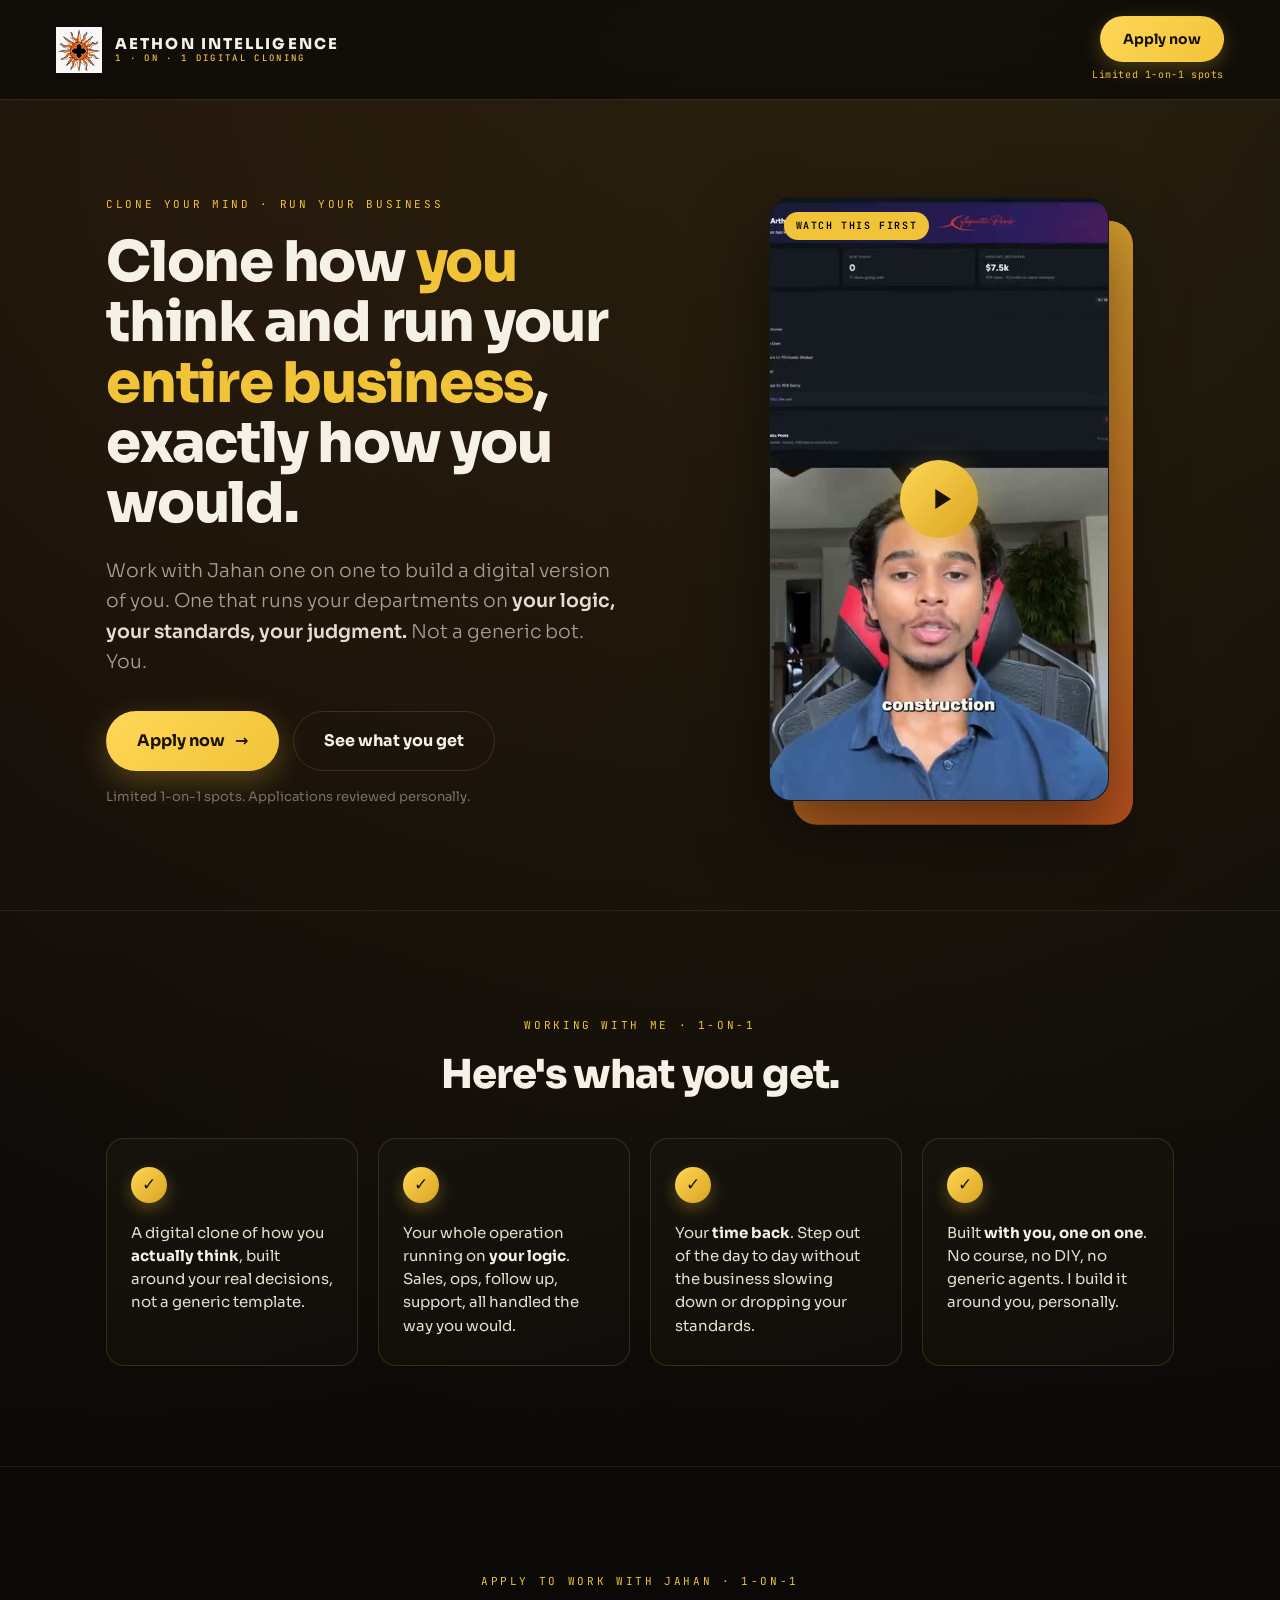
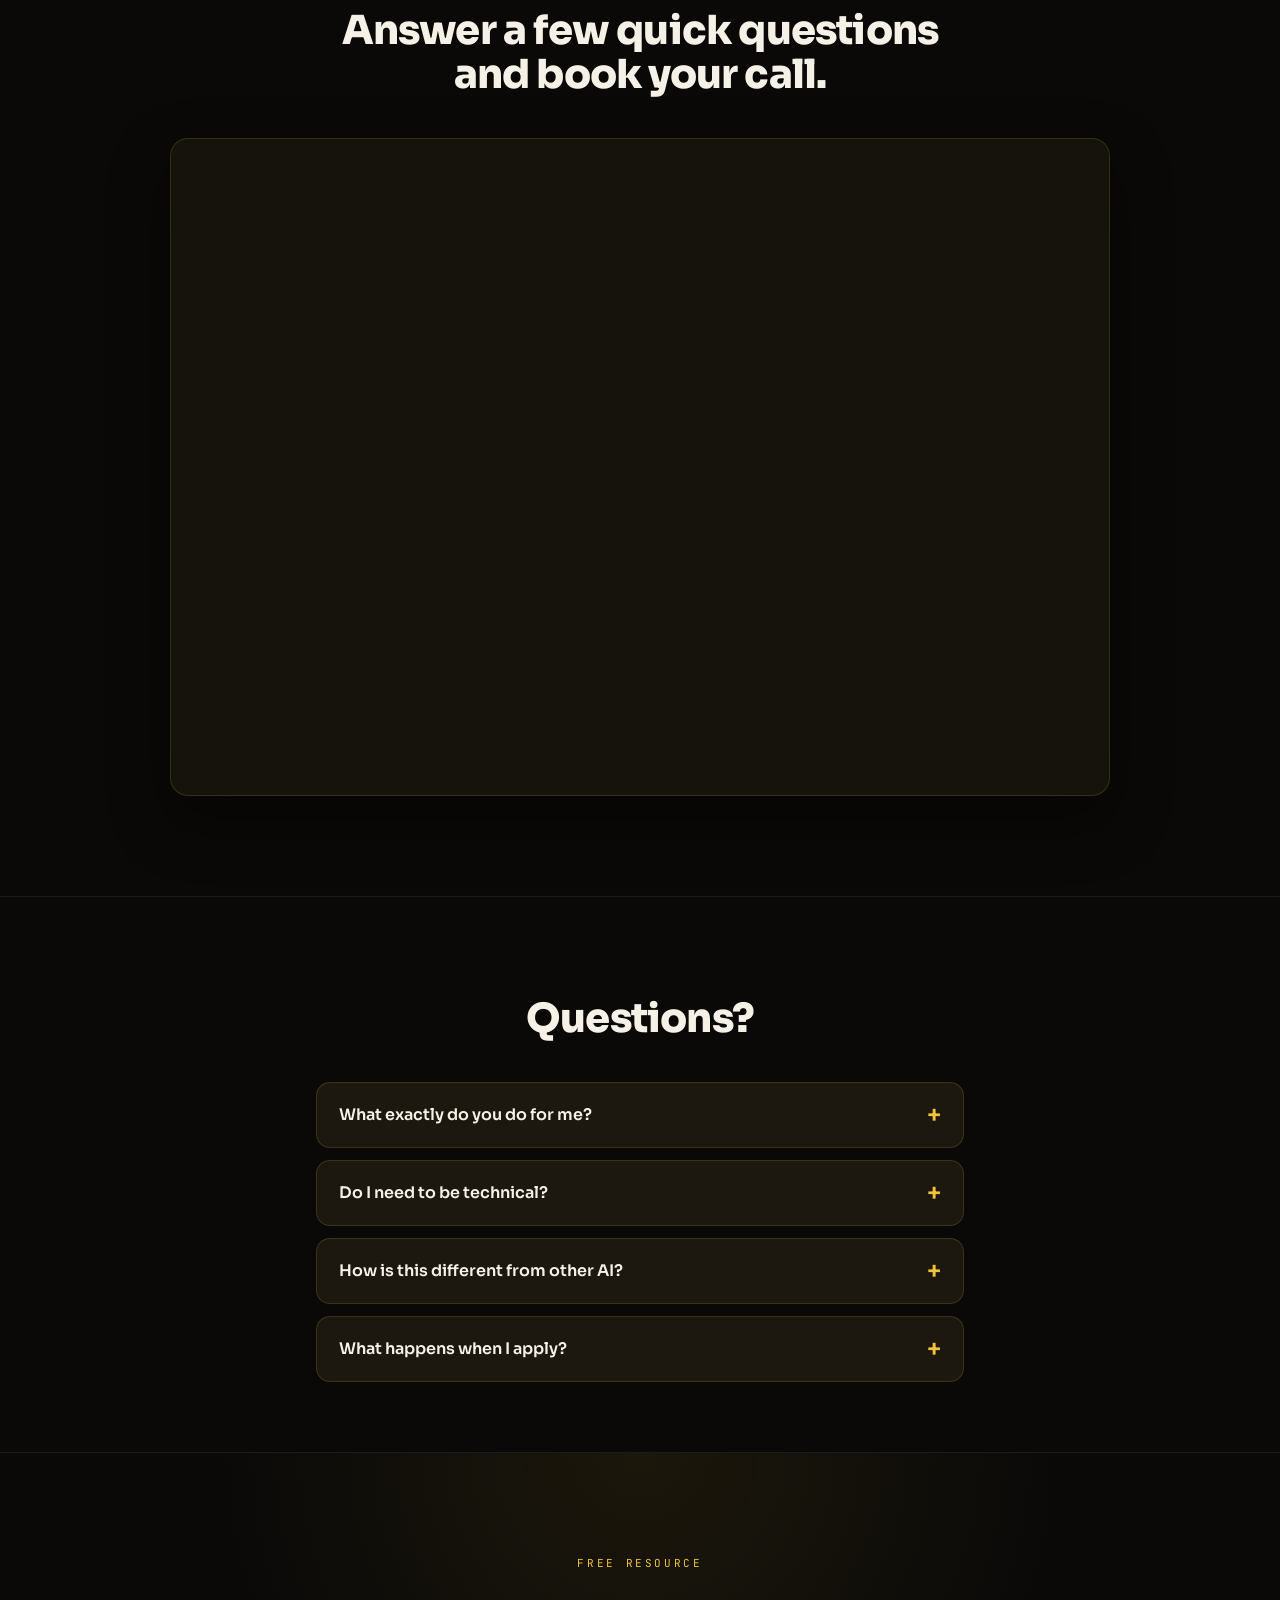
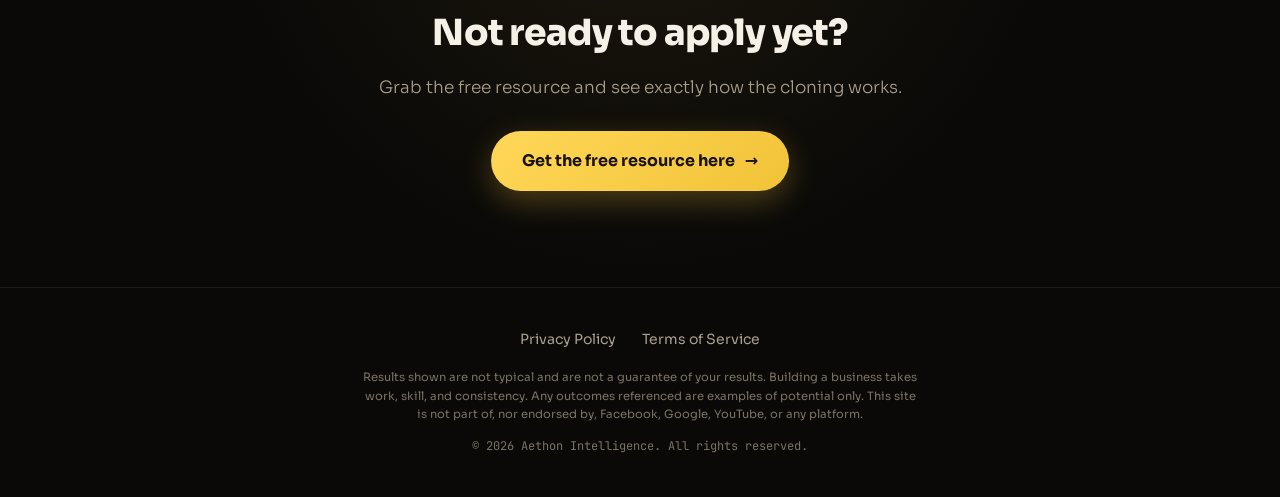
==== index.html @ 044fa84d "Transparent logo, remove em-dashes, add free-resource CTA - Use the new transparent sun logo (assets" ====
<!DOCTYPE html>
<html lang="en">
<head>
<meta charset="UTF-8" />
<meta name="viewport" content="width=device-width, initial-scale=1.0" />
<title>Work With Jahan: Clone Your Mind, Run Your Business</title>
<meta name="description" content="Work with Jahan one on one to build a digital clone of how you think, one that runs your entire business on your logic. Not a generic AI. You." />
<meta property="og:title" content="Work With Jahan: Clone Your Mind, Run Your Business" />
<meta property="og:description" content="One on one. We clone how you actually think and wire it into your business, so it runs your departments exactly how you would." />
<meta property="og:type" content="website" />
<meta name="theme-color" content="#0b0a08" />
<link rel="icon" type="image/svg+xml" href="favicon.svg" />
<link rel="preconnect" href="https://fonts.googleapis.com" />
<link rel="preconnect" href="https://fonts.gstatic.com" crossorigin />
<link href="https://fonts.googleapis.com/css2?family=Sora:wght@300;400;500;600;700;800&family=Space+Grotesk:wght@300;400;500&family=JetBrains+Mono:wght@500;600&display=swap" rel="stylesheet" />
<link rel="stylesheet" href="css/style.css?v=3" />
</head>
<body>

<!-- ===== TOP BAR ===== -->
<header class="topbar" id="top">
  <a class="brand" href="#top">
    <span class="brand-logo" id="brandLogo"><img id="logoImg" src="assets/logo.png?v=2" alt="Aethon Intelligence" /></span>
    <span class="brand-word">AETHON INTELLIGENCE<i>1 · ON · 1 DIGITAL CLONING</i></span>
  </a>
  <div class="topbar-cta">
    <a href="#apply" class="btn btn-sm">Apply now</a>
    <span class="topbar-note">Limited 1-on-1 spots</span>
  </div>
</header>

<main>

  <!-- ===== HERO (two column) ===== -->
  <section class="hero">
    <div class="hero-copy">
      <span class="eyebrow">CLONE YOUR MIND · RUN YOUR BUSINESS</span>
      <h1>Clone how <span class="hl">you</span> think and run your <span class="hl">entire business</span>, exactly how you would.</h1>
      <p class="sub">Work with Jahan one on one to build a digital version of you. One that runs your departments on <b>your logic, your standards, your judgment.</b> Not a generic bot. You.</p>
      <div class="hero-actions">
        <a href="#apply" class="btn">Apply now <i>→</i></a>
        <a href="#discover" class="btn btn-ghost">See what you get</a>
      </div>
      <p class="fineprint">Limited 1-on-1 spots. Applications reviewed personally.</p>
    </div>

    <div class="hero-media">
      <div class="vsl" id="vsl">
        <video id="vslVideo" poster="assets/poster.jpg" playsinline preload="metadata">
          <source src="assets/vsl.mp4" type="video/mp4" />
        </video>
        <button class="vsl-play" id="vslPlay" aria-label="Play the video">
          <svg viewBox="0 0 24 24" aria-hidden="true"><path d="M8 5v14l11-7z"/></svg>
        </button>
        <span class="vsl-chip">WATCH THIS FIRST</span>
      </div>
    </div>
  </section>

  <!-- ===== WHAT YOU GET ===== -->
  <section class="discover" id="discover">
    <div class="section-head">
      <span class="eyebrow">WORKING WITH ME · 1-ON-1</span>
      <h2>Here's what you get.</h2>
    </div>
    <div class="cards">
      <article class="card">
        <span class="check" aria-hidden="true">✓</span>
        <p>A digital clone of how you <b>actually think</b>, built around your real decisions, not a generic template.</p>
      </article>
      <article class="card">
        <span class="check" aria-hidden="true">✓</span>
        <p>Your whole operation running on <b>your logic</b>. Sales, ops, follow up, support, all handled the way you would.</p>
      </article>
      <article class="card">
        <span class="check" aria-hidden="true">✓</span>
        <p>Your <b>time back</b>. Step out of the day to day without the business slowing down or dropping your standards.</p>
      </article>
      <article class="card">
        <span class="check" aria-hidden="true">✓</span>
        <p>Built <b>with you, one on one</b>. No course, no DIY, no generic agents. I build it around you, personally.</p>
      </article>
    </div>
  </section>

  <!-- ===== APPLY ===== -->
  <section class="apply" id="apply">
    <div class="section-head">
      <span class="eyebrow">APPLY TO WORK WITH JAHAN · 1-ON-1</span>
      <h2>Answer a few quick questions<br>and book your call.</h2>
    </div>
    <div class="cal-wrap">
      <div id="my-cal-inline"></div>
    </div>
  </section>

  <!-- ===== FAQ ===== -->
  <section class="faq">
    <div class="section-head"><h2>Questions?</h2></div>
    <div class="faq-list">
      <div class="faq-item">
        <button class="faq-q" aria-expanded="false">What exactly do you do for me?<i>+</i></button>
        <div class="faq-a"><p>I build a digital clone of how you think and wire it into your business, so it runs your departments the way you would. We do it together, one on one, start to finish.</p></div>
      </div>
      <div class="faq-item">
        <button class="faq-q" aria-expanded="false">Do I need to be technical?<i>+</i></button>
        <div class="faq-a"><p>No. You bring your business and your judgment. I handle all of the building. Nothing to code, nothing to manage, nothing to figure out on your own.</p></div>
      </div>
      <div class="faq-item">
        <button class="faq-q" aria-expanded="false">How is this different from other AI?<i>+</i></button>
        <div class="faq-a"><p>Generic AI runs on generic logic. This runs on yours. It's modeled on your actual decisions, standards, and voice, so it makes the calls you would make, not the calls a template would.</p></div>
      </div>
      <div class="faq-item">
        <button class="faq-q" aria-expanded="false">What happens when I apply?<i>+</i></button>
        <div class="faq-a"><p>You answer a few quick questions and book a call. If we're a fit, we start mapping how you think and building your clone right away.</p></div>
      </div>
    </div>
  </section>

  <!-- ===== FREE RESOURCE ===== -->
  <section class="freebie">
    <span class="eyebrow">FREE RESOURCE</span>
    <h2>Not ready to apply yet?</h2>
    <p class="freebie-sub">Grab the free resource and see exactly how the cloning works.</p>
    <a href="#" class="btn">Get the free resource here <i>→</i></a>
  </section>

  <!-- ===== FOOTER ===== -->
  <footer class="foot">
    <nav class="foot-links"><a href="#">Privacy Policy</a><a href="#">Terms of Service</a></nav>
    <p class="disclaimer">Results shown are not typical and are not a guarantee of your results. Building a business takes work, skill, and consistency. Any outcomes referenced are examples of potential only. This site is not part of, nor endorsed by, Facebook, Google, YouTube, or any platform.</p>
    <p class="copy">© <span id="year"></span> Aethon Intelligence. All rights reserved.</p>
  </footer>

</main>

<!-- Cal.com booking embed (dark, saffron brand) -->
<script type="text/javascript">
  (function (C, A, L) { let p = function (a, ar) { a.q.push(ar); }; let d = C.document; C.Cal = C.Cal || function () { let cal = C.Cal; let ar = arguments; if (!cal.loaded) { cal.ns = {}; cal.q = cal.q || []; d.head.appendChild(d.createElement("script")).src = A; cal.loaded = true; } if (ar[0] === L) { const api = function () { p(api, arguments); }; const namespace = ar[1]; api.q = api.q || []; if (typeof namespace === "string") { cal.ns[namespace] = cal.ns[namespace] || api; p(cal.ns[namespace], ar); p(cal, ["initNamespace", namespace]); } else p(cal, ar); return; } p(cal, ar); }; })(window, "https://app.cal.com/embed/embed.js", "init");
  Cal("init", "ai-quickstart", { origin: "https://app.cal.com" });
  Cal.ns["ai-quickstart"]("inline", {
    elementOrSelector: "#my-cal-inline",
    config: { "layout": "month_view", "theme": "dark" },
    calLink: "jahan-p-2ckhny/ai-quickstart",
  });
  Cal.ns["ai-quickstart"]("ui", {
    "hideEventTypeDetails": false,
    "layout": "month_view",
    "cssVarsPerTheme": { "dark": { "cal-brand": "#f1c338" } }
  });
</script>

<script src="js/main.js?v=2"></script>
</body>
</html>
---- css/style.css ----
/* ============================================================
   Work With Jahan — 1-on-1 Digital Cloning funnel
   Theme: BLACK + SAFFRON YELLOW · full-width desktop layout
   ============================================================ */
:root{
  --bg:#0a0908;
  --bg-2:#100e0a;
  --panel:#16130c;
  --panel-2:#1c1810;
  --ink:#f6f1e6;
  --ink-2:#e7ddca;
  --muted:#a99f8e;
  --muted-2:#7b7264;
  --saffron:#f1c338;
  --saffron-2:#ffd757;
  --saffron-deep:#d9a41f;
  --terra:#c8551f;
  --line:rgba(241,195,56,.16);
  --line-soft:rgba(246,241,230,.08);
  --glow:rgba(241,195,56,.4);
  --font:'Sora',system-ui,sans-serif;
  --font-alt:'Space Grotesk',sans-serif;
  --mono:'JetBrains Mono',monospace;
  --ease:cubic-bezier(.16,1,.3,1);
  --maxw:1180px;
}
*{margin:0;padding:0;box-sizing:border-box}
html{scroll-behavior:smooth;-webkit-text-size-adjust:100%}
body{
  font-family:var(--font);background:var(--bg);color:var(--ink);line-height:1.6;font-weight:400;
  overflow-x:hidden;-webkit-font-smoothing:antialiased;
  background-image:radial-gradient(circle at 78% -4%,rgba(241,195,56,.12),transparent 42%),radial-gradient(circle at 10% 6%,rgba(200,85,31,.08),transparent 40%);
  background-repeat:no-repeat;
}
::selection{background:var(--saffron);color:#000}
a{color:inherit;text-decoration:none}
img{max-width:100%;display:block}
.hl{color:var(--saffron)}

/* ===== buttons ===== */
.btn{display:inline-flex;align-items:center;gap:10px;padding:16px 30px;border-radius:44px;font-weight:700;font-size:16px;
  color:#1a1305;background:linear-gradient(135deg,var(--saffron-2),var(--saffron));border:1px solid transparent;
  box-shadow:0 10px 30px rgba(241,195,56,.28);transition:transform .3s var(--ease),box-shadow .3s}
.btn i{font-style:normal;transition:transform .3s var(--ease)}
.btn:hover{transform:translateY(-3px);box-shadow:0 16px 42px rgba(241,195,56,.42)}
.btn:hover i{transform:translateX(5px)}
.btn-sm{padding:11px 22px;font-size:14px;box-shadow:0 6px 20px rgba(241,195,56,.26)}
.btn-ghost{background:none;color:var(--ink);border-color:var(--line);box-shadow:none}
.btn-ghost:hover{border-color:var(--saffron);background:rgba(241,195,56,.06)}

/* ===== top bar ===== */
.topbar{position:sticky;top:0;z-index:50;display:flex;align-items:center;justify-content:space-between;gap:20px;
  padding:16px clamp(20px,5vw,56px);background:rgba(10,9,8,.72);backdrop-filter:blur(14px);border-bottom:1px solid var(--line)}
.brand{display:flex;align-items:center;gap:13px}
.brand-logo{width:46px;height:46px;flex:none;display:block}
.brand-logo svg,.brand-logo img{width:100%;height:100%;object-fit:contain;overflow:visible}
.brand-word{display:flex;flex-direction:column;gap:3px;font-weight:800;letter-spacing:.14em;font-size:15px;line-height:1}
.brand-word i{font-style:normal;font-weight:500;font-size:9px;letter-spacing:.26em;color:var(--saffron);font-family:var(--mono)}
.topbar-cta{display:flex;flex-direction:column;align-items:flex-end;gap:5px}
.topbar-note{font-family:var(--mono);font-size:10px;letter-spacing:.06em;color:var(--saffron)}

/* ===== hero ===== */
.hero{max-width:var(--maxw);margin:0 auto;padding:clamp(48px,7vw,90px) clamp(20px,5vw,56px) clamp(56px,8vw,110px);
  display:grid;grid-template-columns:1.05fr .95fr;gap:clamp(36px,6vw,80px);align-items:center}
.eyebrow{display:inline-block;font-family:var(--mono);font-size:11px;letter-spacing:.24em;color:var(--saffron);margin-bottom:18px}
.hero h1{font-size:clamp(32px,4.6vw,56px);line-height:1.08;font-weight:800;letter-spacing:-.022em;color:var(--ink)}
.hero .sub{margin-top:22px;font-size:clamp(16px,1.7vw,19px);color:var(--muted);font-weight:300;max-width:46ch}
.hero .sub b{color:var(--ink-2);font-weight:600}
.hero-actions{display:flex;gap:14px;flex-wrap:wrap;margin-top:34px}
.fineprint{margin-top:16px;font-size:13px;color:var(--muted-2)}

.hero-media{position:relative;display:flex;justify-content:center;align-items:center}
.hero-media::before{content:"";position:absolute;top:50%;left:50%;width:min(340px,82%);aspect-ratio:9/16;
  transform:translate(-50%,-50%) translate(24px,24px);background:linear-gradient(150deg,var(--saffron),var(--terra));
  border-radius:24px;z-index:0;opacity:.92}
.vsl{position:relative;z-index:1;width:min(340px,82%);aspect-ratio:9/16;border-radius:22px;overflow:hidden;background:#000;
  box-shadow:0 30px 70px rgba(0,0,0,.5);border:1px solid rgba(246,241,230,.1)}
.vsl video{width:100%;height:100%;object-fit:cover;display:block}
.vsl-play{position:absolute;inset:0;margin:auto;width:78px;height:78px;border:none;border-radius:50%;
  background:linear-gradient(135deg,var(--saffron-2),var(--saffron-deep));cursor:pointer;display:grid;place-items:center;
  box-shadow:0 10px 30px rgba(241,195,56,.5);transition:transform .25s var(--ease);z-index:2}
.vsl-play svg{width:34px;height:34px;fill:#1a1305;margin-left:4px}
.vsl-play:hover{transform:scale(1.07)}
.vsl.playing .vsl-play,.vsl.playing .vsl-chip{opacity:0;pointer-events:none}
.vsl-chip{position:absolute;top:14px;left:14px;z-index:2;font-family:var(--mono);font-size:10px;letter-spacing:.16em;
  color:#000;background:var(--saffron);padding:6px 12px;border-radius:20px;transition:opacity .25s;font-weight:600}

/* ===== section shell ===== */
.section-head{max-width:var(--maxw);margin:0 auto 40px;text-align:center;padding:0 clamp(20px,5vw,56px)}
.section-head h2{font-size:clamp(26px,3.6vw,40px);font-weight:800;letter-spacing:-.02em;line-height:1.12}

/* ===== discover / cards ===== */
.discover{padding:clamp(56px,8vw,100px) 0;border-top:1px solid var(--line-soft)}
.cards{max-width:var(--maxw);margin:0 auto;padding:0 clamp(20px,5vw,56px);
  display:grid;grid-template-columns:repeat(4,1fr);gap:20px}
.card{background:linear-gradient(165deg,var(--panel),var(--bg-2));border:1px solid var(--line);border-radius:18px;padding:28px 24px;
  transition:transform .3s var(--ease),box-shadow .3s,border-color .3s}
.card:hover{transform:translateY(-5px);border-color:var(--saffron);box-shadow:0 20px 50px rgba(0,0,0,.4)}
.check{width:36px;height:36px;border-radius:50%;display:grid;place-items:center;margin-bottom:18px;
  background:linear-gradient(135deg,var(--saffron-2),var(--saffron-deep));color:#1a1305;font-weight:700;font-size:17px;
  box-shadow:0 6px 16px rgba(241,195,56,.3)}
.card p{font-size:15px;color:var(--ink-2);line-height:1.55}
.card p b{color:var(--ink);font-weight:700}

/* ===== apply ===== */
.apply{padding:clamp(56px,8vw,100px) 0;border-top:1px solid var(--line-soft)}
.cal-wrap{max-width:940px;margin:0 auto;padding:8px;border:1px solid var(--line);border-radius:18px;background:var(--panel);
  box-shadow:0 24px 60px rgba(0,0,0,.45);overflow:hidden}
#my-cal-inline{width:100%;min-height:640px;overflow:auto;border-radius:12px}
#my-cal-inline iframe{border-radius:12px}

/* ===== faq ===== */
.faq{padding:clamp(56px,8vw,100px) 0 clamp(40px,6vw,70px);border-top:1px solid var(--line-soft)}
.faq-list{max-width:760px;margin:0 auto;padding:0 clamp(20px,5vw,56px);display:flex;flex-direction:column;gap:12px}
.faq-item{border:1px solid var(--line);border-radius:14px;background:var(--panel-2);overflow:hidden}
.faq-q{width:100%;display:flex;align-items:center;justify-content:space-between;gap:14px;background:none;border:none;cursor:pointer;
  text-align:left;padding:20px 22px;font-family:inherit;font-size:16px;font-weight:600;color:var(--ink)}
.faq-q i{font-style:normal;font-size:24px;line-height:1;color:var(--saffron);transition:transform .3s var(--ease);flex:none}
.faq-q[aria-expanded="true"] i{transform:rotate(45deg)}
.faq-a{max-height:0;overflow:hidden;transition:max-height .45s var(--ease)}
.faq-a p{padding:0 22px 20px;font-size:14.5px;color:var(--muted);line-height:1.6}

/* ===== free resource ===== */
.freebie{padding:clamp(56px,8vw,96px) clamp(20px,5vw,56px);text-align:center;border-top:1px solid var(--line-soft);
  background:radial-gradient(circle at 50% 0%,rgba(241,195,56,.08),transparent 55%)}
.freebie h2{font-size:clamp(24px,3.4vw,36px);font-weight:800;letter-spacing:-.02em;margin:14px 0 12px}
.freebie-sub{color:var(--muted);max-width:44ch;margin:0 auto 30px;font-weight:300;font-size:clamp(15px,1.6vw,17px)}

/* ===== footer ===== */
.foot{border-top:1px solid var(--line-soft);padding:40px clamp(20px,5vw,56px);text-align:center}
.foot-links{display:flex;gap:26px;justify-content:center;margin-bottom:18px}
.foot-links a{font-size:14px;color:var(--muted);transition:color .25s}
.foot-links a:hover{color:var(--saffron)}
.disclaimer{font-size:11.5px;color:var(--muted-2);line-height:1.6;max-width:560px;margin:0 auto 14px}
.copy{font-size:12px;color:var(--muted-2);font-family:var(--mono)}

/* ===== responsive ===== */
@media(max-width:900px){
  .hero{grid-template-columns:1fr;gap:44px;text-align:center;padding-top:40px}
  .hero .sub{margin-left:auto;margin-right:auto}
  .hero-actions{justify-content:center}
  .hero-media{order:-1}
  .cards{grid-template-columns:1fr 1fr}
}
@media(max-width:600px){
  .brand-word{font-size:13px}
  .brand-word i{display:none}
  .topbar-note{display:none}
  .cards{grid-template-columns:1fr}
  .hero-actions{flex-direction:column}
  .hero-actions .btn{width:100%;justify-content:center}
}
@media(prefers-reduced-motion:reduce){*{animation-duration:.01ms!important;transition-duration:.01ms!important}}
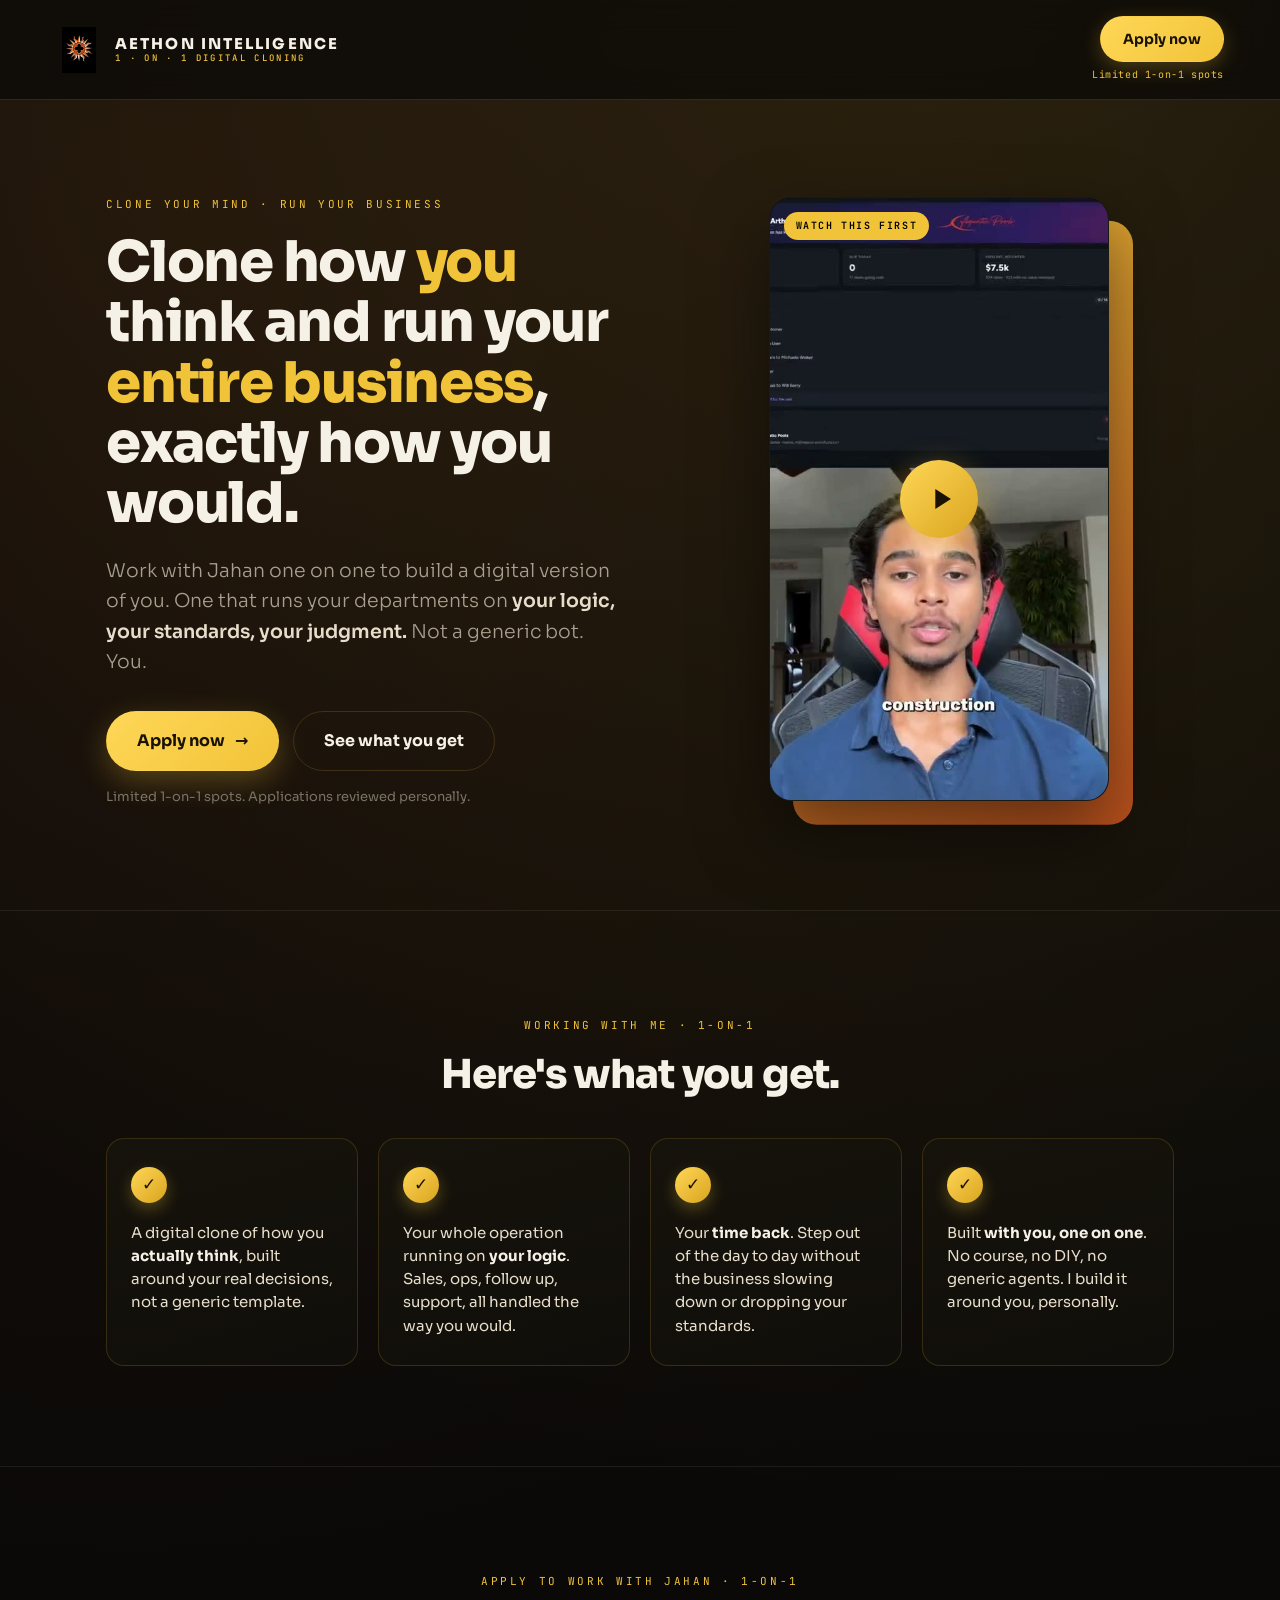
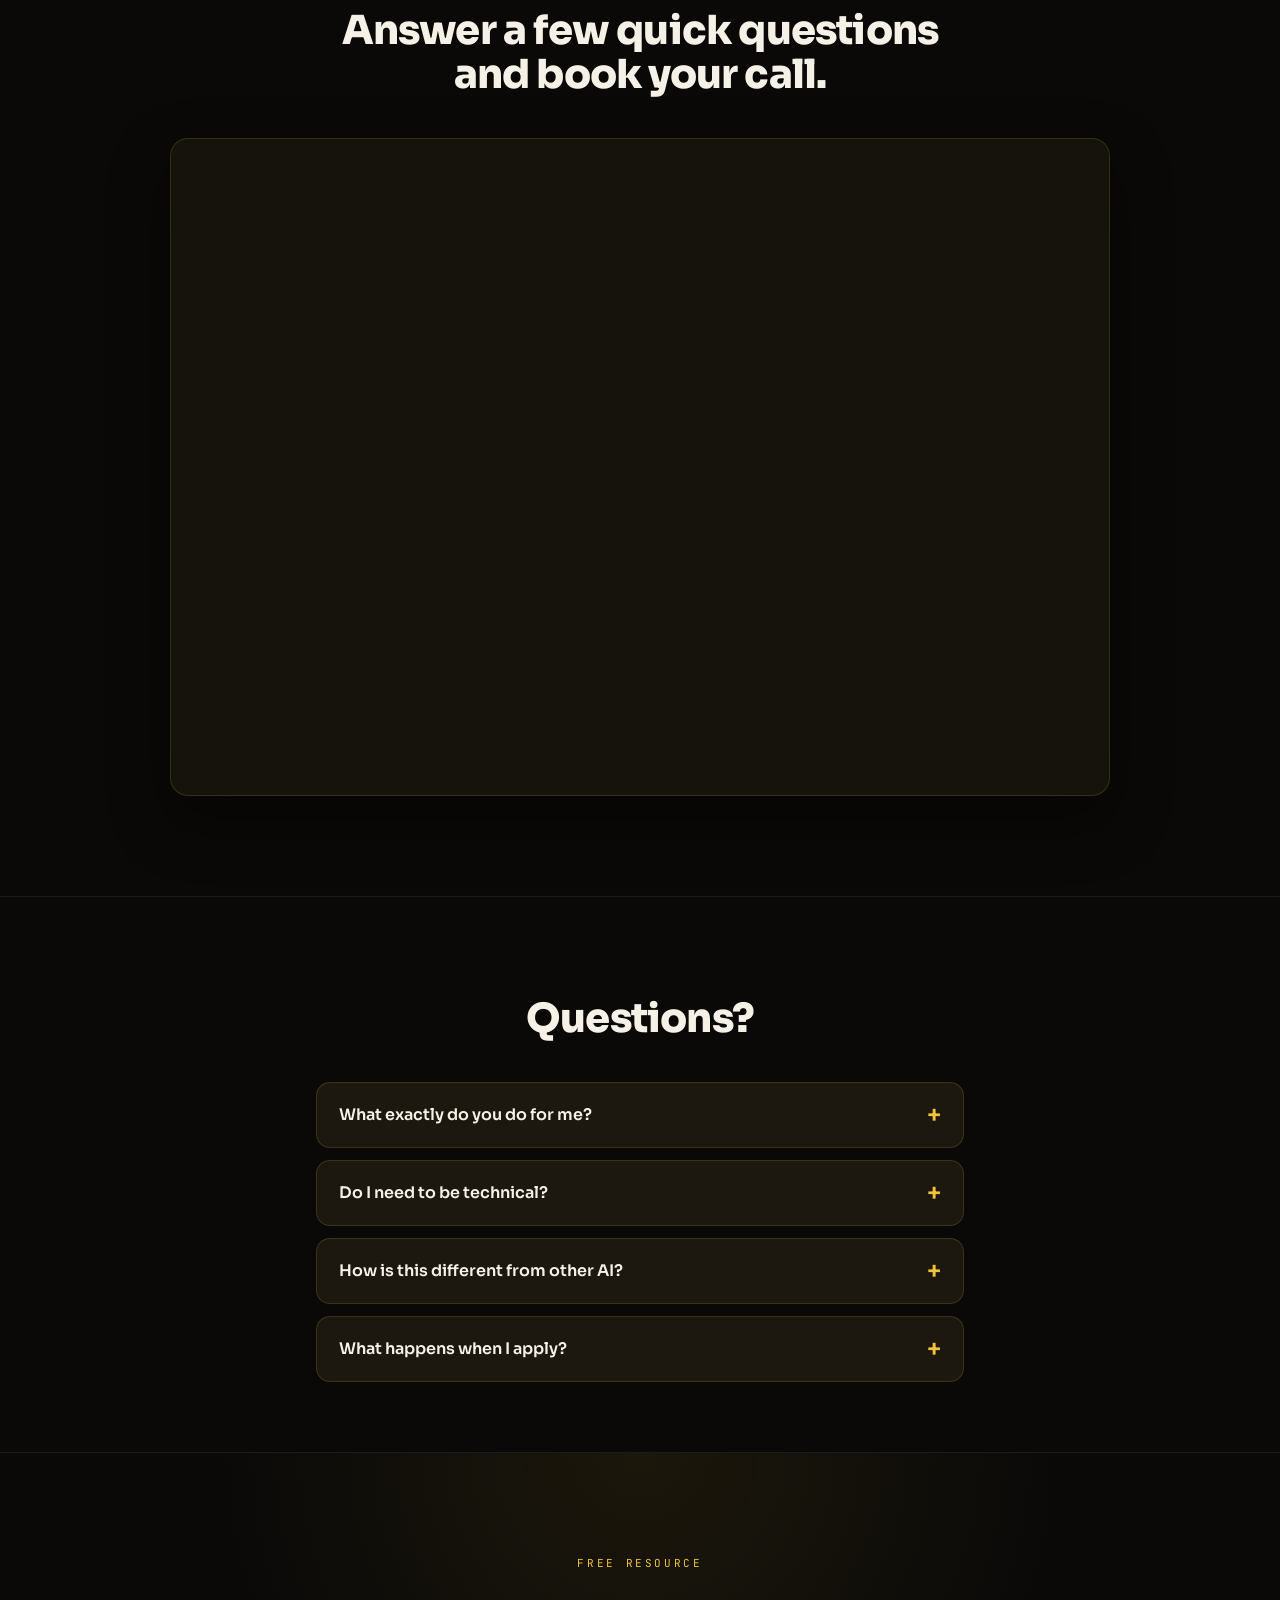
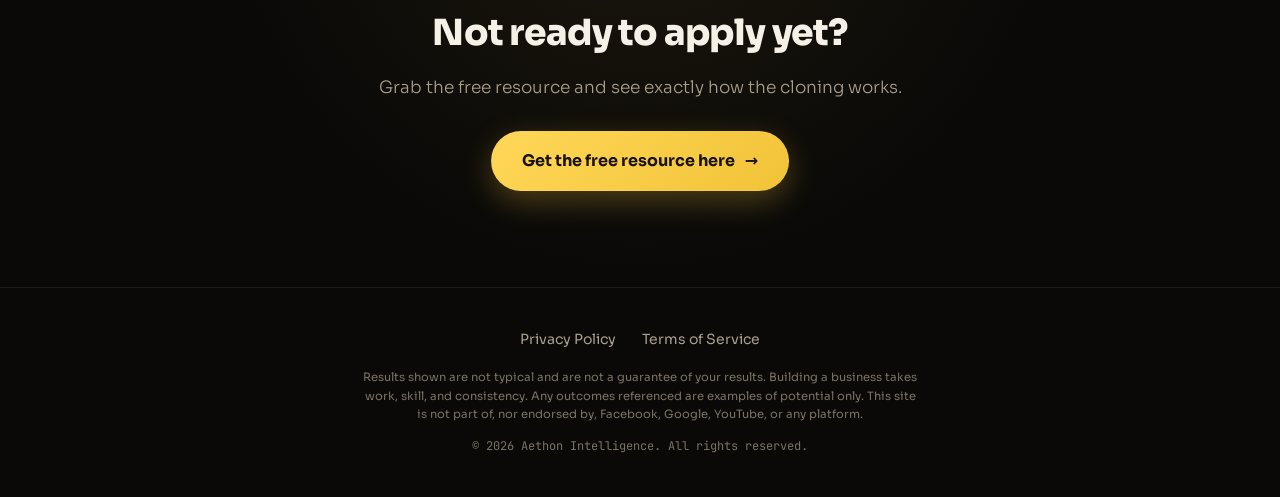
==== commit 245512ab: "Restore black-bg logo, tighten mobile layout - Revert to the previous black-background sun logo (the" ====
--- a/index.html
+++ b/index.html
@@ -13,14 +13,14 @@
 <link rel="preconnect" href="https://fonts.googleapis.com" />
 <link rel="preconnect" href="https://fonts.gstatic.com" crossorigin />
 <link href="https://fonts.googleapis.com/css2?family=Sora:wght@300;400;500;600;700;800&family=Space+Grotesk:wght@300;400;500&family=JetBrains+Mono:wght@500;600&display=swap" rel="stylesheet" />
-<link rel="stylesheet" href="css/style.css?v=3" />
+<link rel="stylesheet" href="css/style.css?v=4" />
 </head>
 <body>
 
 <!-- ===== TOP BAR ===== -->
 <header class="topbar" id="top">
   <a class="brand" href="#top">
-    <span class="brand-logo" id="brandLogo"><img id="logoImg" src="assets/logo.png?v=2" alt="Aethon Intelligence" /></span>
+    <span class="brand-logo" id="brandLogo"><img id="logoImg" src="assets/logo.png?v=3" alt="Aethon Intelligence" /></span>
     <span class="brand-word">AETHON INTELLIGENCE<i>1 · ON · 1 DIGITAL CLONING</i></span>
   </a>
   <div class="topbar-cta">
--- a/css/style.css
+++ b/css/style.css
@@ -143,11 +143,29 @@
   .cards{grid-template-columns:1fr 1fr}
 }
 @media(max-width:600px){
-  .brand-word{font-size:13px}
+  .topbar{padding:12px 18px}
+  .brand-logo{width:40px;height:40px}
+  .brand-word{font-size:12.5px;letter-spacing:.1em}
   .brand-word i{display:none}
   .topbar-note{display:none}
-  .cards{grid-template-columns:1fr}
-  .hero-actions{flex-direction:column}
+  .btn{padding:15px 24px;font-size:15px}
+  .btn-sm{padding:10px 18px;font-size:13px}
+  .hero{padding-top:32px}
+  .hero h1{font-size:clamp(26px,8.4vw,34px)}
+  .hero .sub{font-size:16px}
+  .hero-actions{flex-direction:column;margin-top:26px}
   .hero-actions .btn{width:100%;justify-content:center}
+  .vsl,.hero-media::before{width:min(300px,88%)}
+  .section-head{margin-bottom:28px}
+  .cards{grid-template-columns:1fr;gap:14px}
+  .card{padding:22px 20px}
+  .faq-q{padding:17px 18px;font-size:15px}
+  .cal-wrap{padding:5px}
+  #my-cal-inline{min-height:560px}
+  .freebie .btn{width:100%;max-width:340px}
+}
+@media(max-width:360px){
+  .brand-word{font-size:11px;letter-spacing:.06em}
+  .hero h1{font-size:25px}
 }
 @media(prefers-reduced-motion:reduce){*{animation-duration:.01ms!important;transition-duration:.01ms!important}}
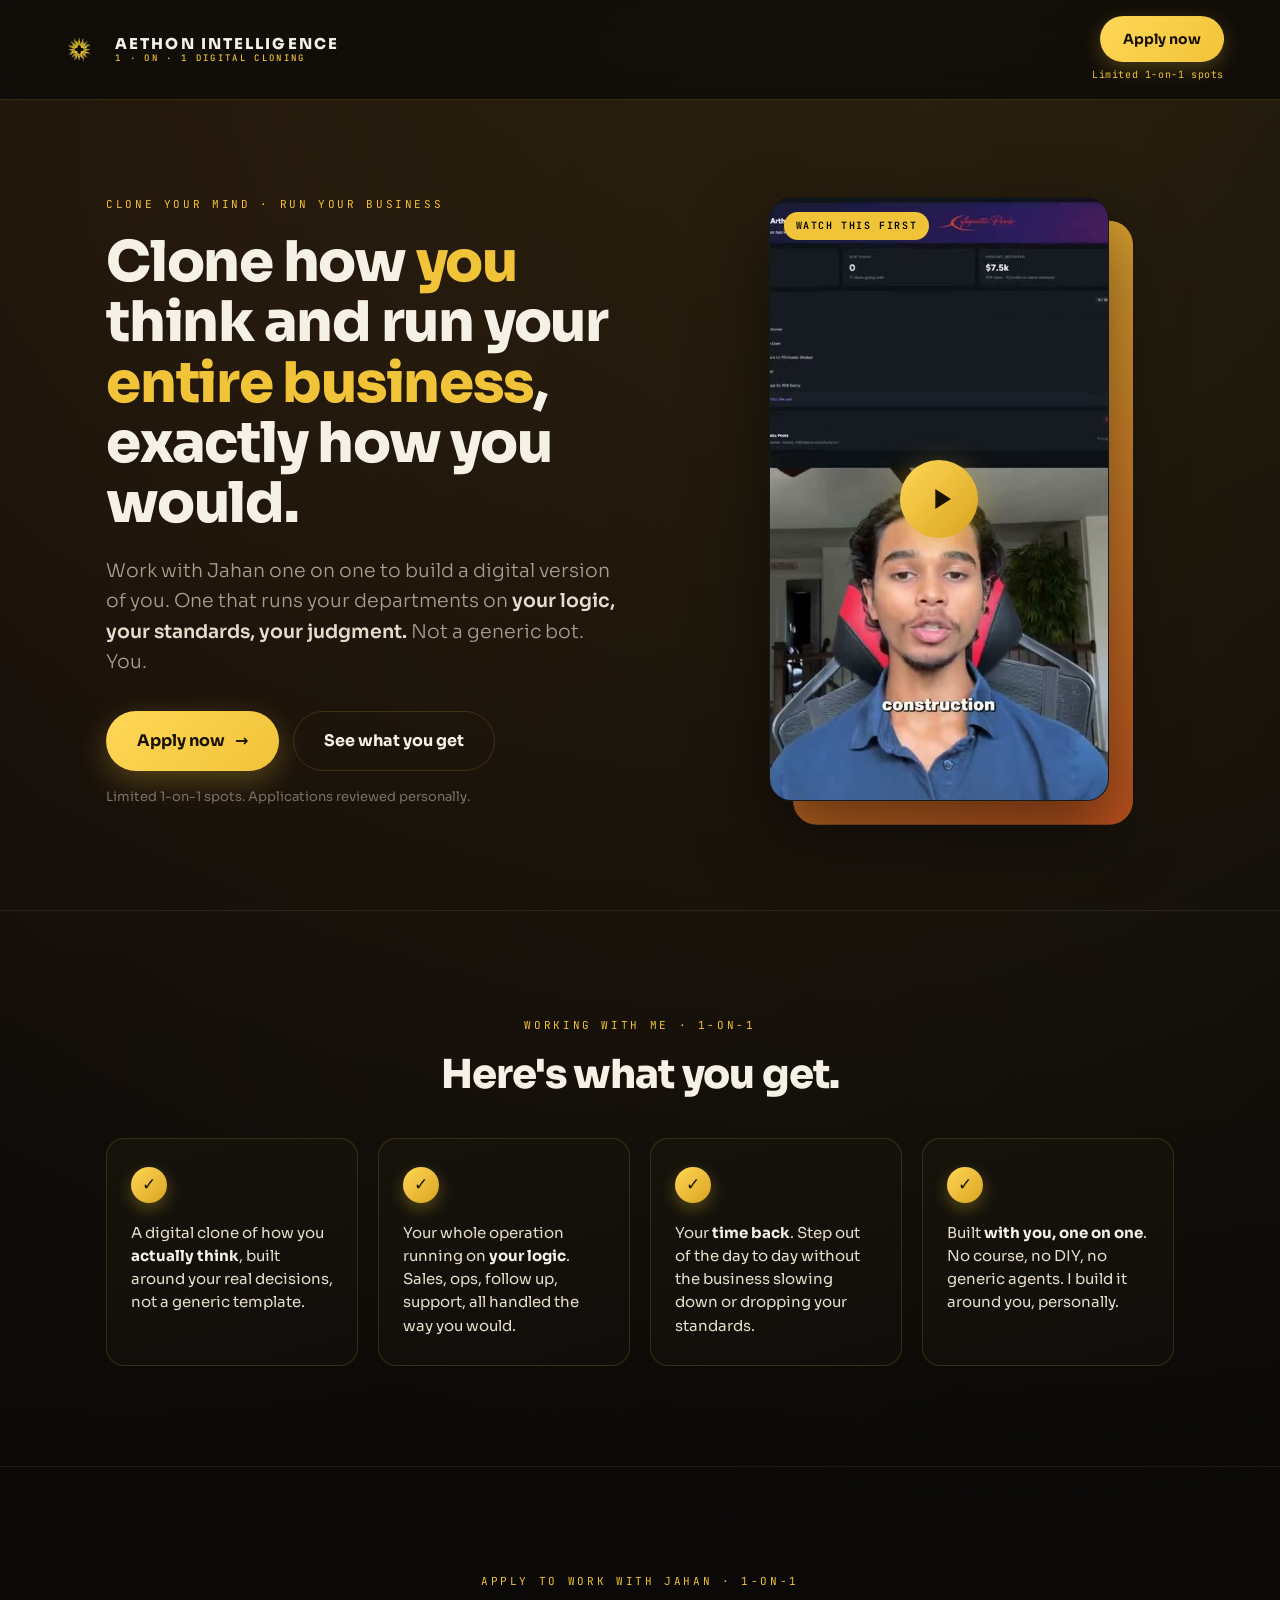
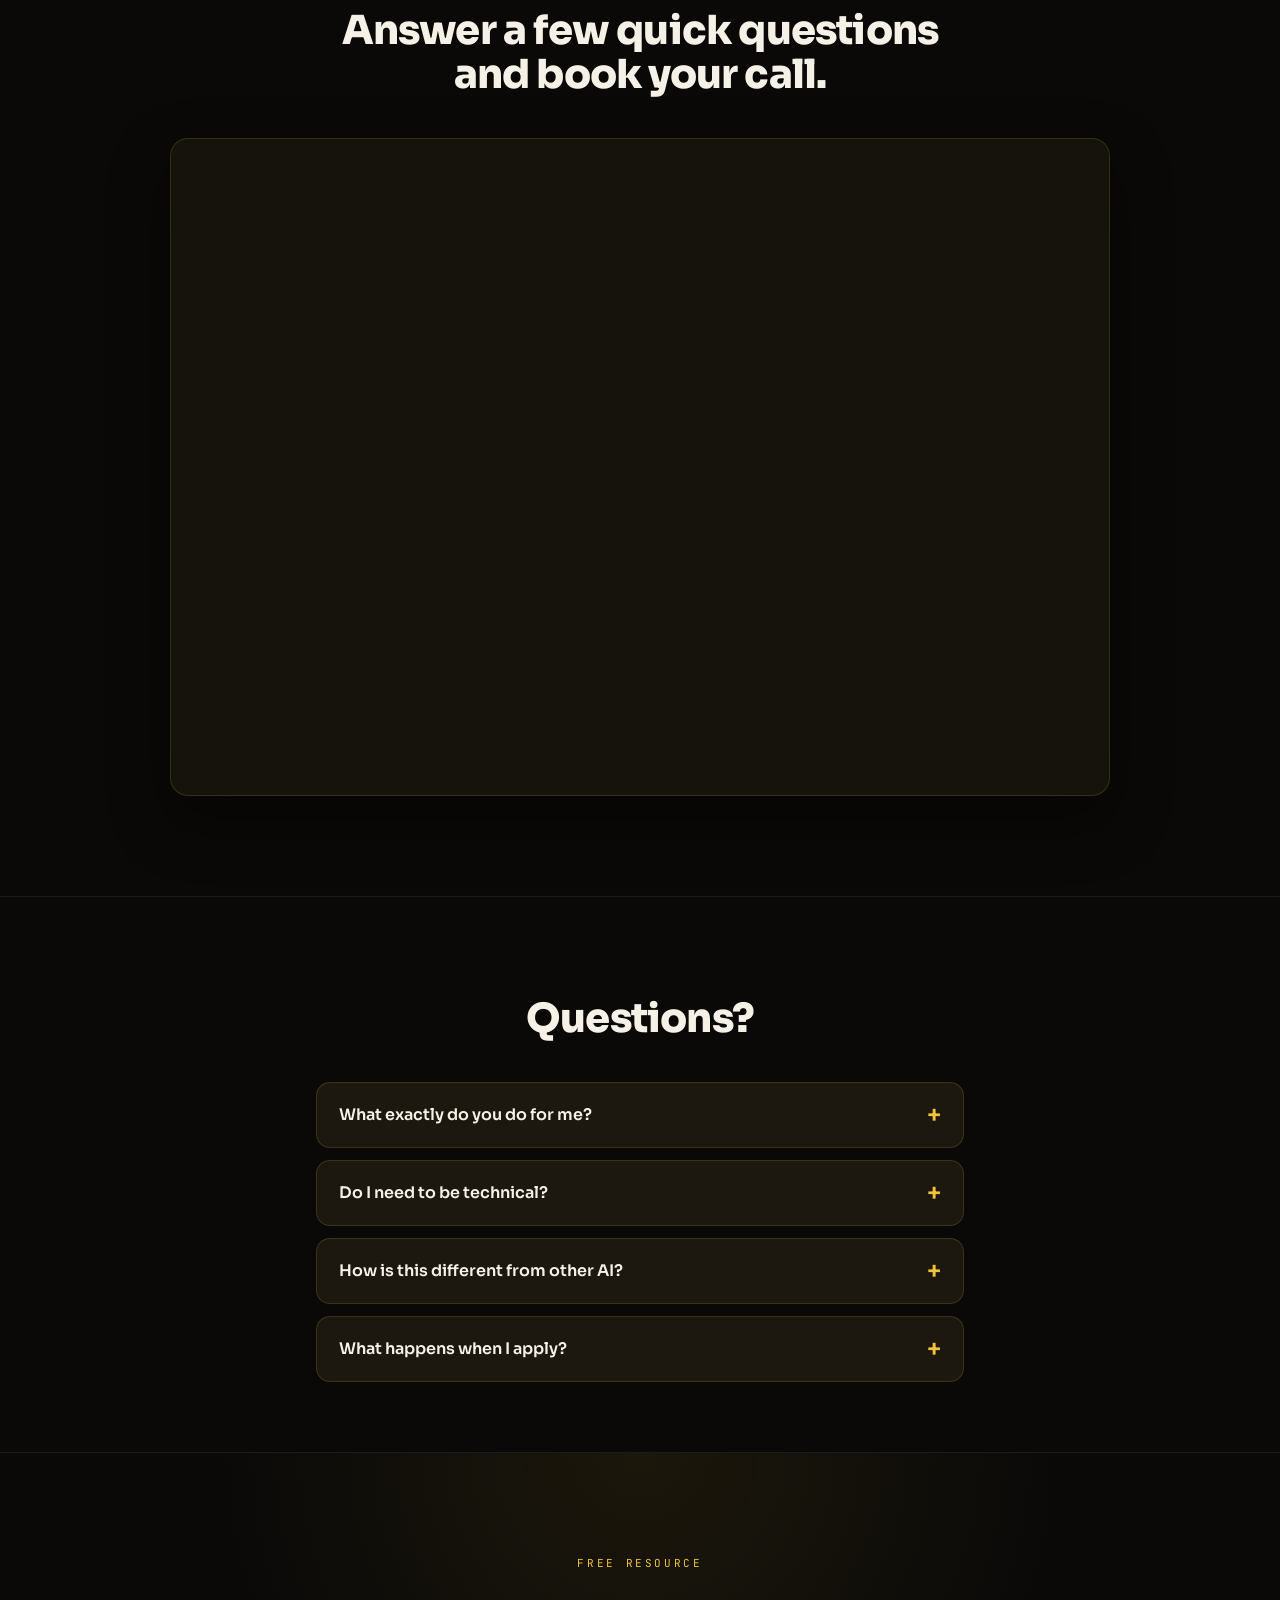
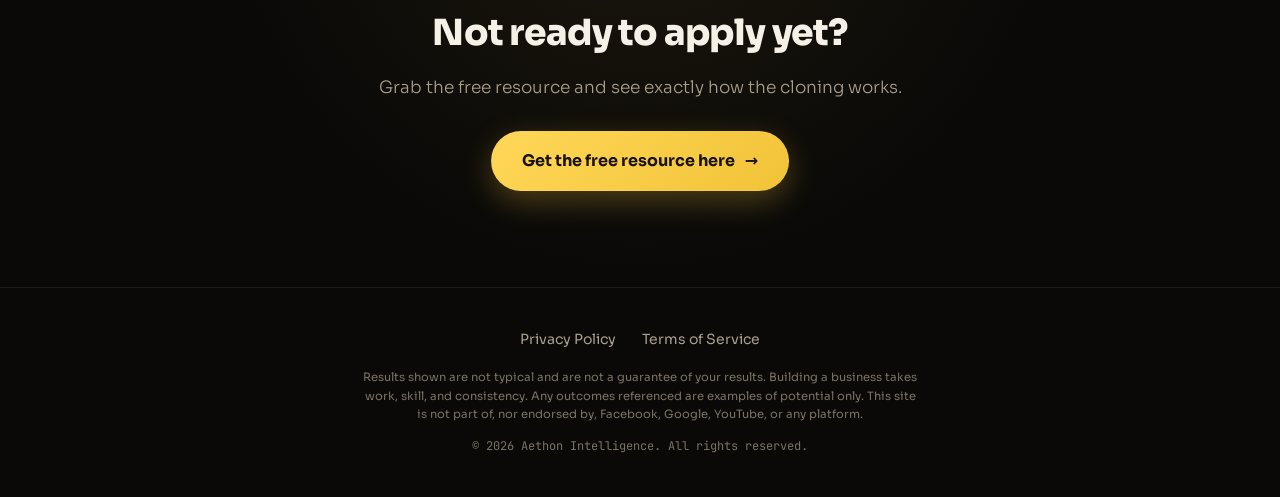
==== commit 4748fc26: "Update to new saffron sun logo (transparent PNG) Co-Authored-By: Claude Opus 4.8 <noreply@anthropic." ====
--- a/index.html
+++ b/index.html
@@ -20,7 +20,7 @@
 <!-- ===== TOP BAR ===== -->
 <header class="topbar" id="top">
   <a class="brand" href="#top">
-    <span class="brand-logo" id="brandLogo"><img id="logoImg" src="assets/logo.png?v=3" alt="Aethon Intelligence" /></span>
+    <span class="brand-logo" id="brandLogo"><img id="logoImg" src="assets/logo.png?v=4" alt="Aethon Intelligence" /></span>
     <span class="brand-word">AETHON INTELLIGENCE<i>1 · ON · 1 DIGITAL CLONING</i></span>
   </a>
   <div class="topbar-cta">
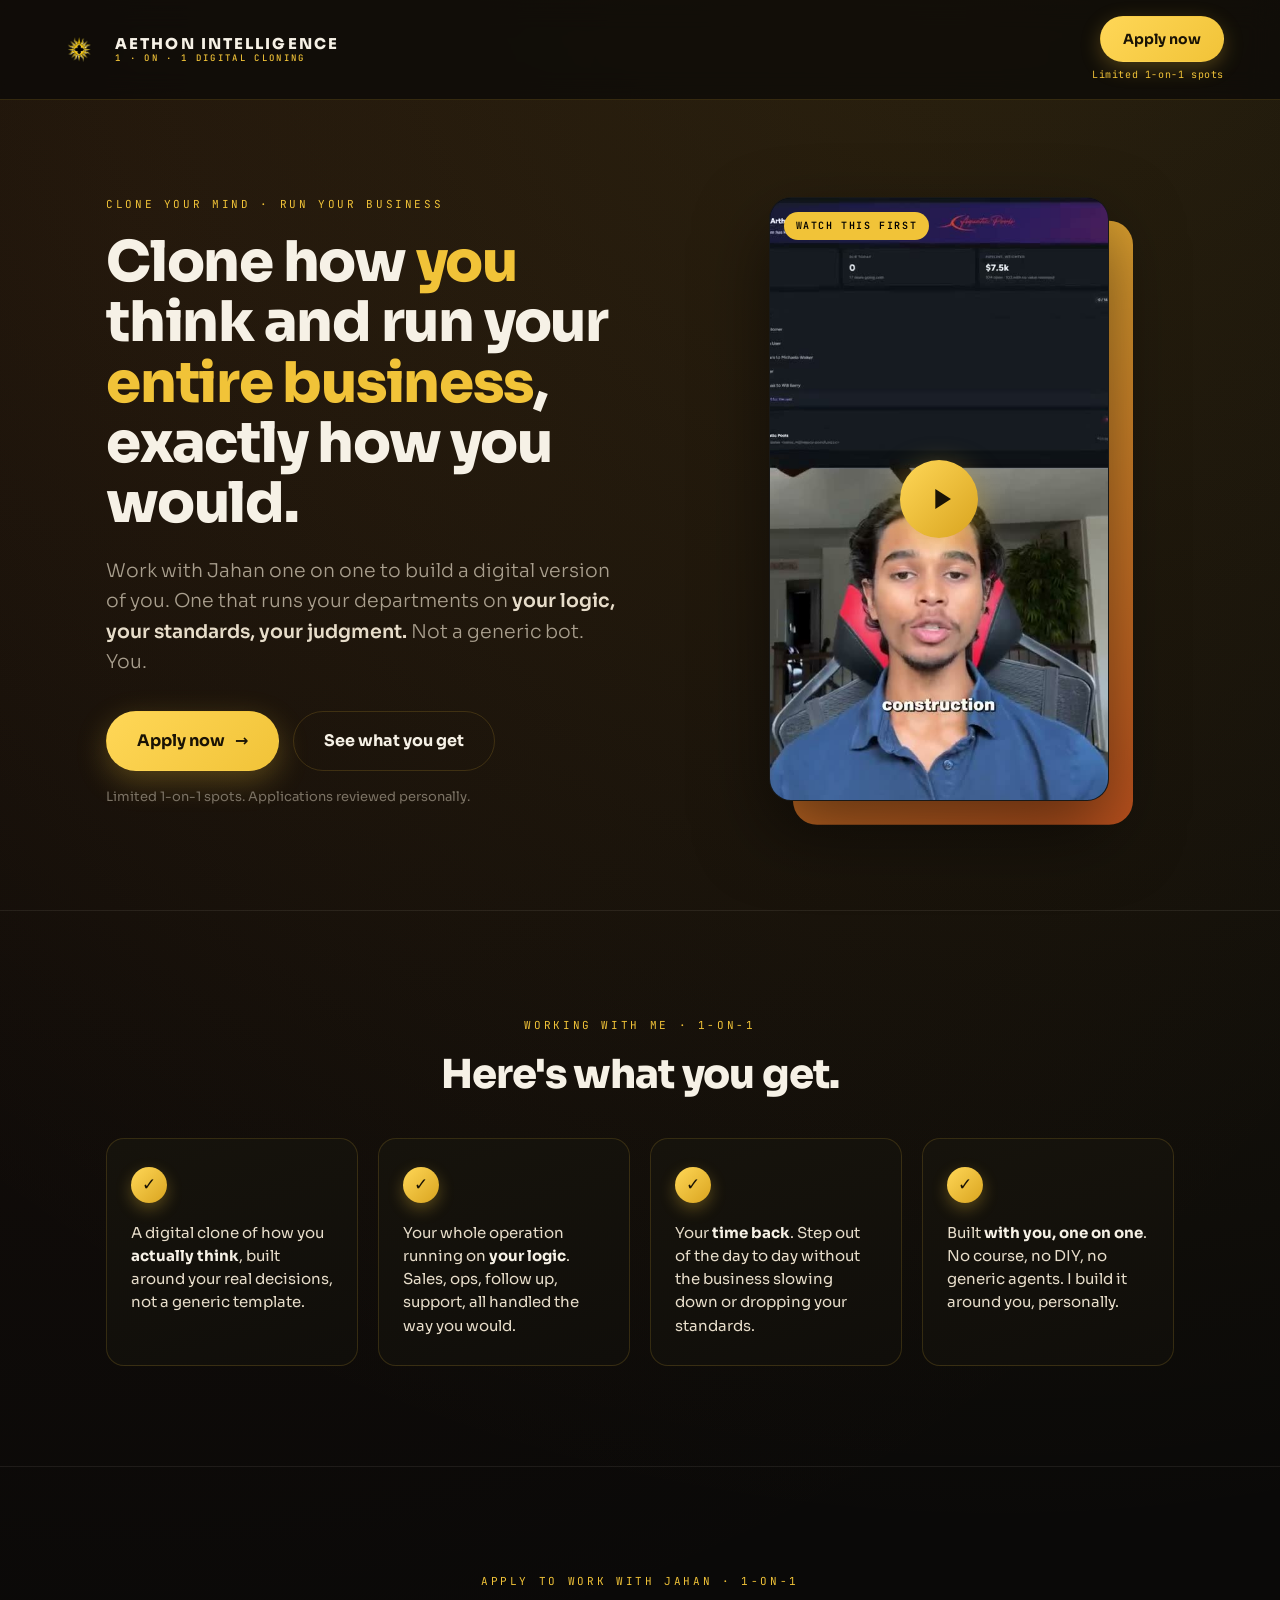
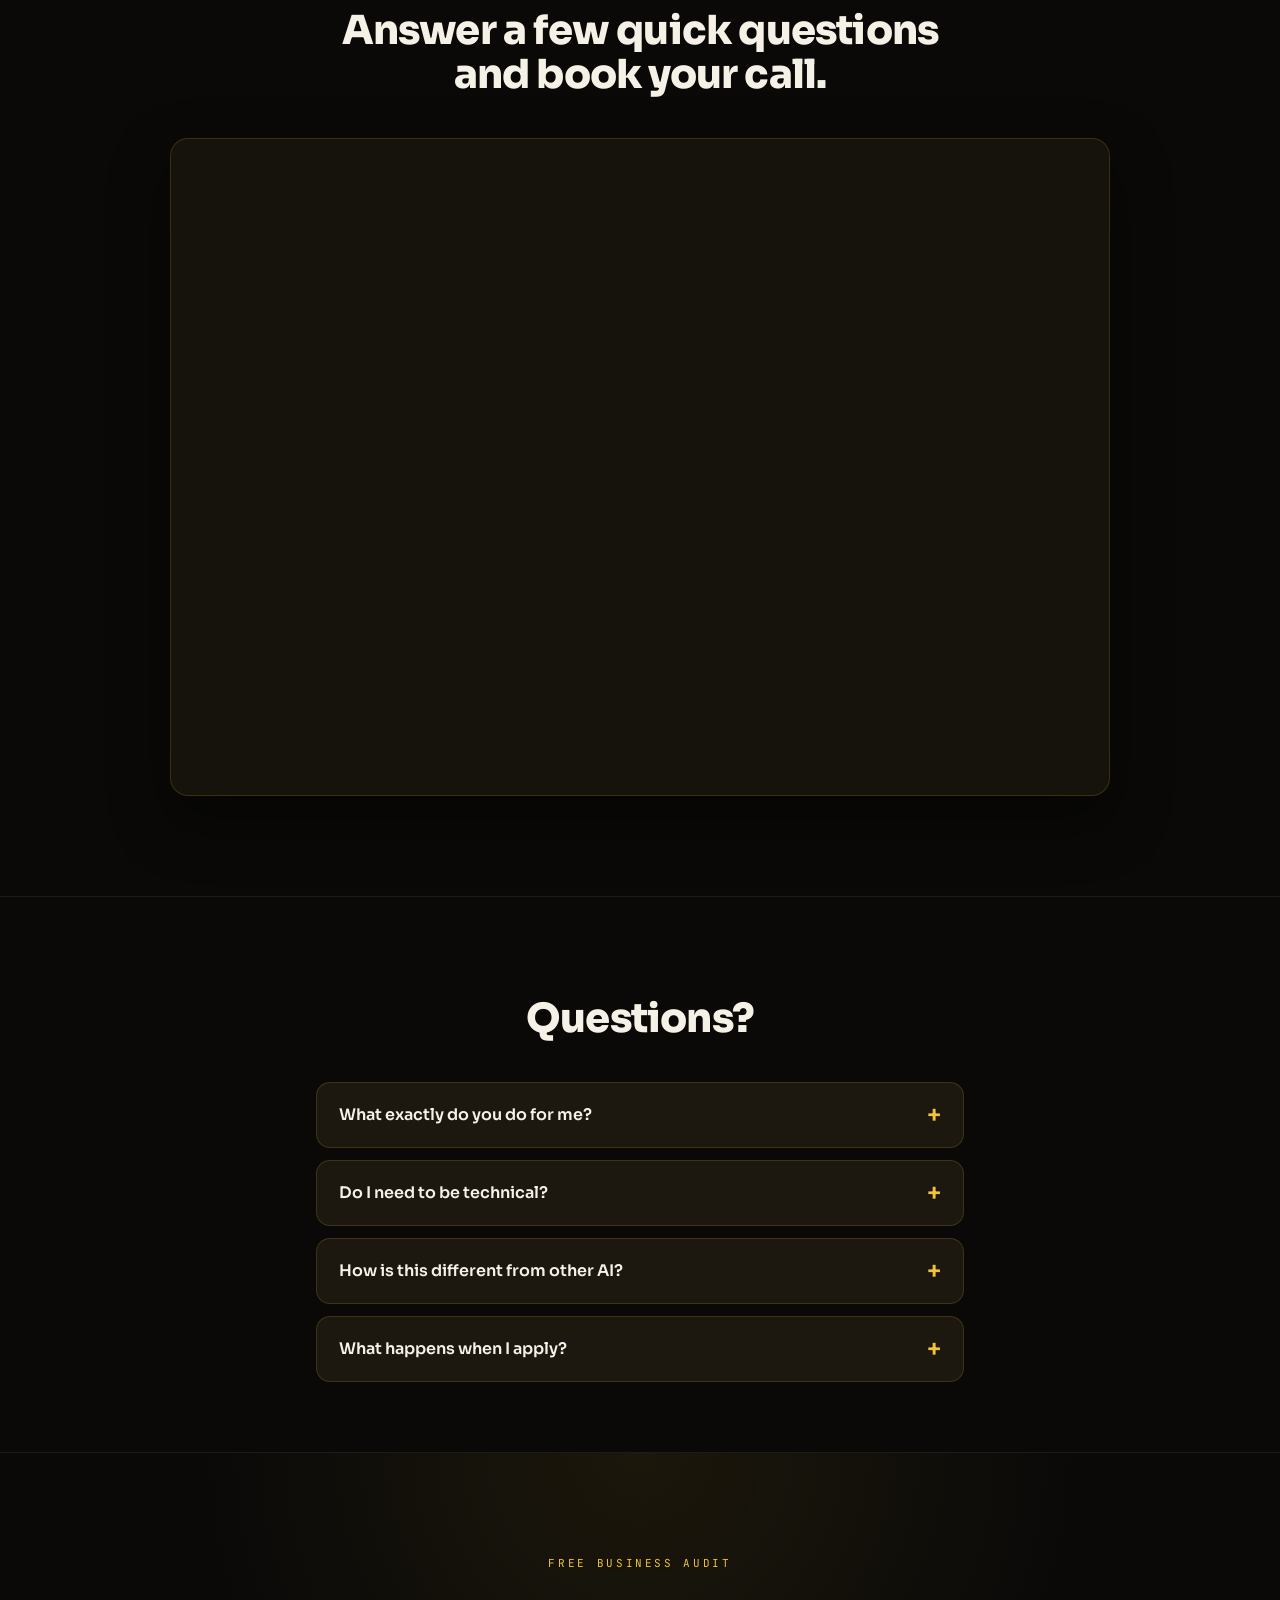
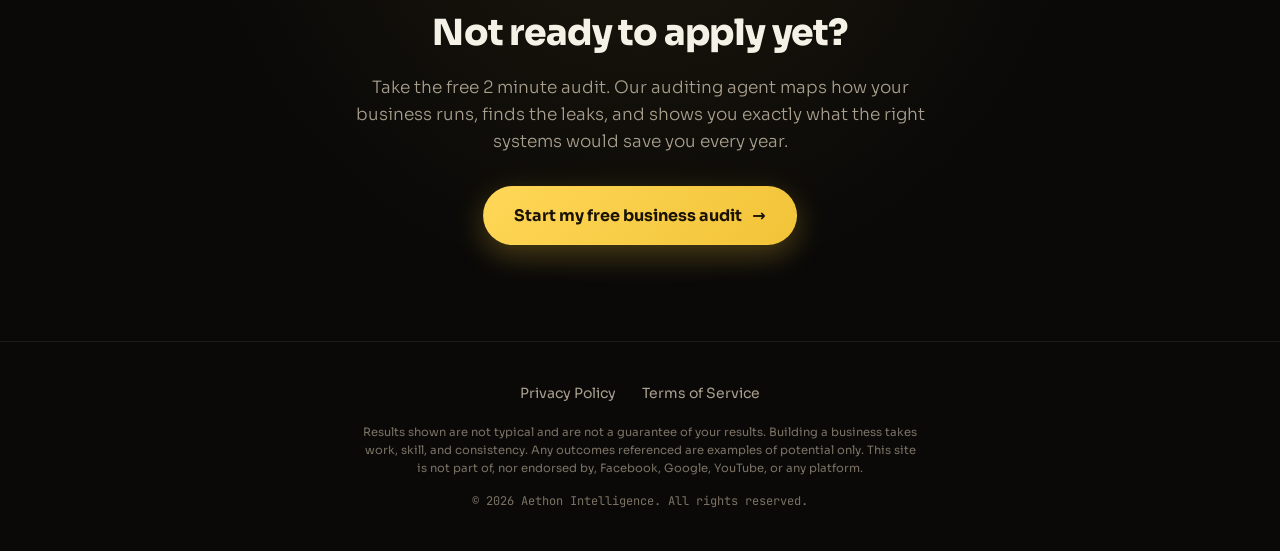
==== commit 5bbcfcef: "Free Business Audit funnel: questionnaire + live auditing agent - New audit.html: 12-question one-at" ====
--- a/index.html
+++ b/index.html
@@ -117,12 +117,12 @@
     </div>
   </section>
 
-  <!-- ===== FREE RESOURCE ===== -->
+  <!-- ===== FREE BUSINESS AUDIT ===== -->
   <section class="freebie">
-    <span class="eyebrow">FREE RESOURCE</span>
+    <span class="eyebrow">FREE BUSINESS AUDIT</span>
     <h2>Not ready to apply yet?</h2>
-    <p class="freebie-sub">Grab the free resource and see exactly how the cloning works.</p>
-    <a href="#" class="btn">Get the free resource here <i>→</i></a>
+    <p class="freebie-sub">Take the free 2 minute audit. Our auditing agent maps how your business runs, finds the leaks, and shows you exactly what the right systems would save you every year.</p>
+    <a href="audit.html" class="btn">Start my free business audit <i>→</i></a>
   </section>
 
   <!-- ===== FOOTER ===== -->
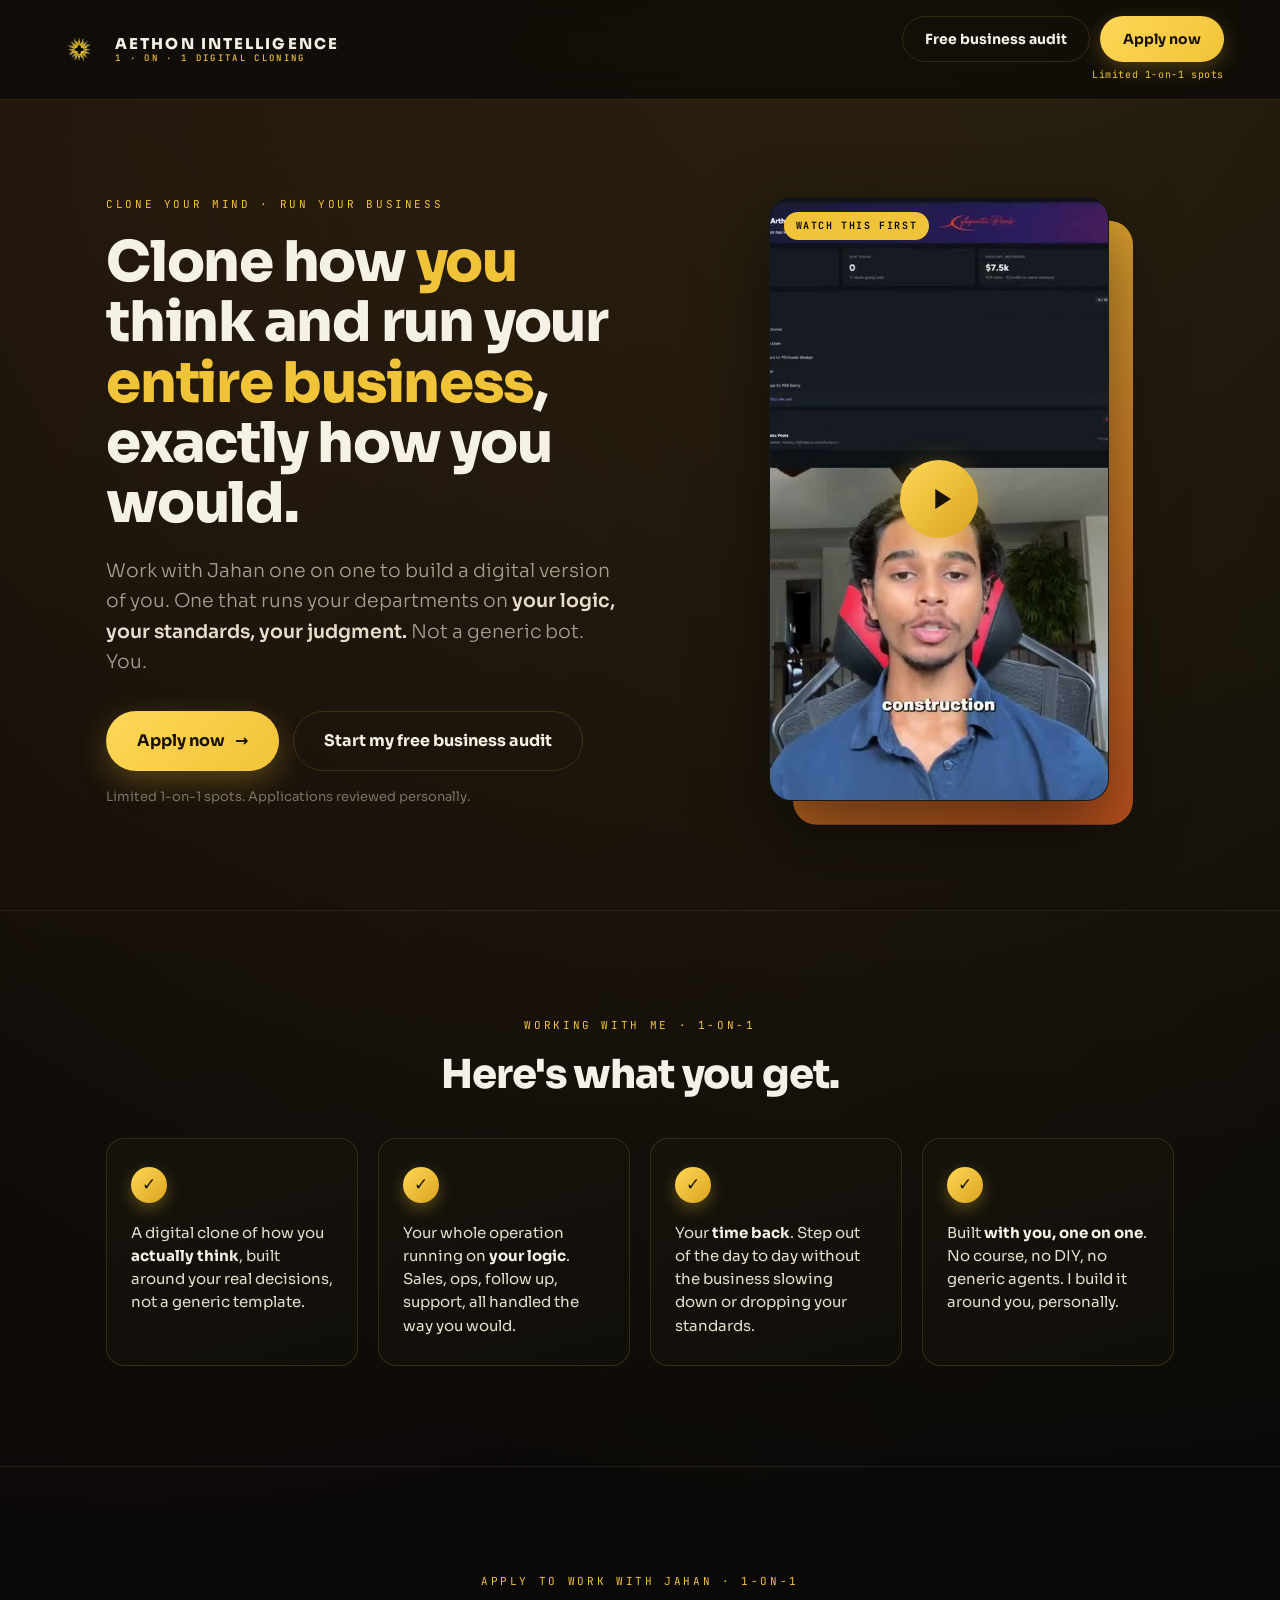
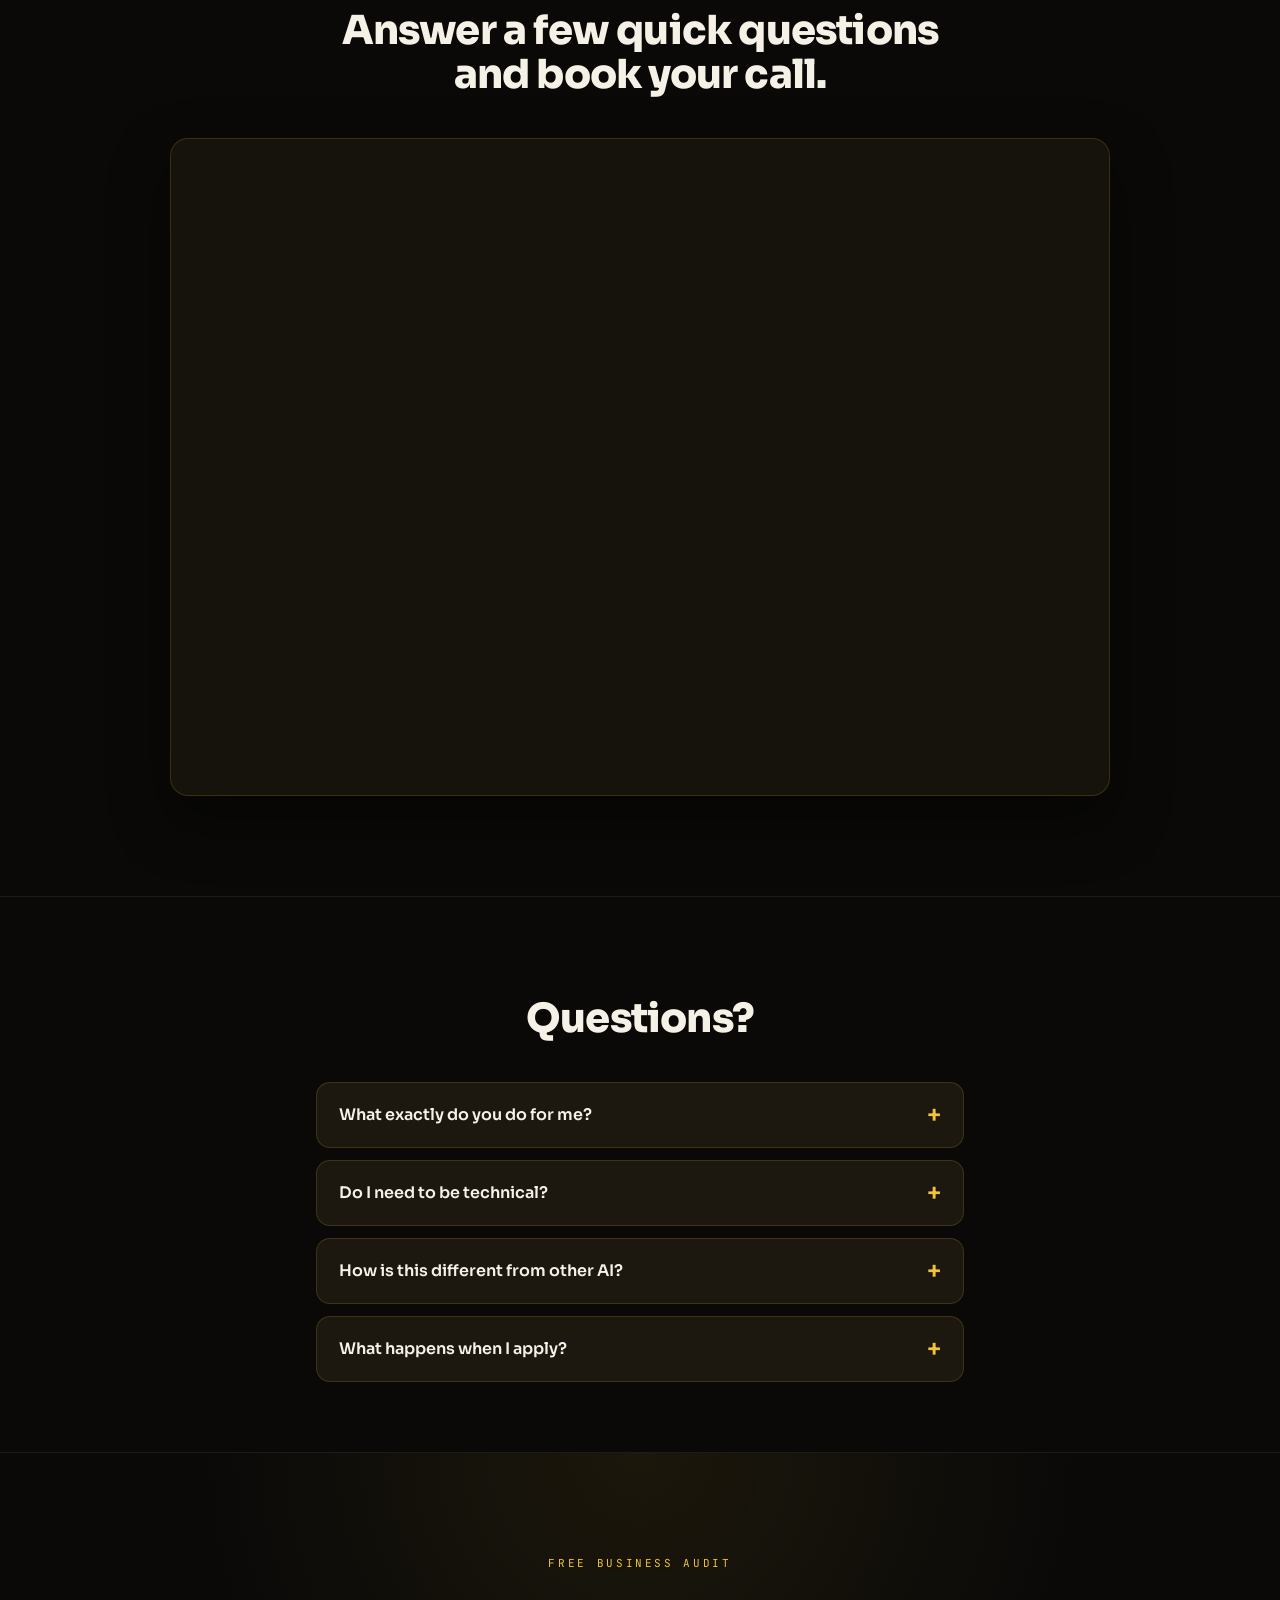
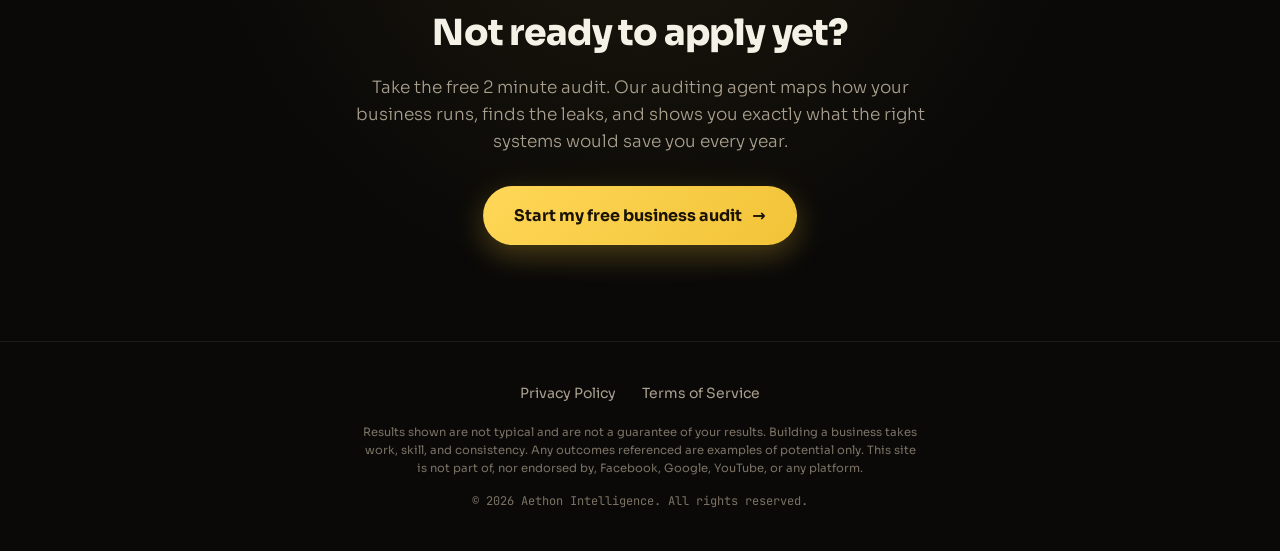
==== commit bd956592: "Mobile-optimize the audit questionnaire, add audit CTAs beside Apply now - Questionnaire on phones: " ====
--- a/index.html
+++ b/index.html
@@ -13,7 +13,7 @@
 <link rel="preconnect" href="https://fonts.googleapis.com" />
 <link rel="preconnect" href="https://fonts.gstatic.com" crossorigin />
 <link href="https://fonts.googleapis.com/css2?family=Sora:wght@300;400;500;600;700;800&family=Space+Grotesk:wght@300;400;500&family=JetBrains+Mono:wght@500;600&display=swap" rel="stylesheet" />
-<link rel="stylesheet" href="css/style.css?v=4" />
+<link rel="stylesheet" href="css/style.css?v=5" />
 </head>
 <body>
 
@@ -24,7 +24,10 @@
     <span class="brand-word">AETHON INTELLIGENCE<i>1 · ON · 1 DIGITAL CLONING</i></span>
   </a>
   <div class="topbar-cta">
-    <a href="#apply" class="btn btn-sm">Apply now</a>
+    <div class="topbar-btns">
+      <a href="audit.html" class="btn btn-sm btn-ghost">Free business audit</a>
+      <a href="#apply" class="btn btn-sm">Apply now</a>
+    </div>
     <span class="topbar-note">Limited 1-on-1 spots</span>
   </div>
 </header>
@@ -39,7 +42,7 @@
       <p class="sub">Work with Jahan one on one to build a digital version of you. One that runs your departments on <b>your logic, your standards, your judgment.</b> Not a generic bot. You.</p>
       <div class="hero-actions">
         <a href="#apply" class="btn">Apply now <i>→</i></a>
-        <a href="#discover" class="btn btn-ghost">See what you get</a>
+        <a href="audit.html" class="btn btn-ghost">Start my free business audit</a>
       </div>
       <p class="fineprint">Limited 1-on-1 spots. Applications reviewed personally.</p>
     </div>
--- a/css/style.css
+++ b/css/style.css
@@ -57,6 +57,7 @@
 .brand-word{display:flex;flex-direction:column;gap:3px;font-weight:800;letter-spacing:.14em;font-size:15px;line-height:1}
 .brand-word i{font-style:normal;font-weight:500;font-size:9px;letter-spacing:.26em;color:var(--saffron);font-family:var(--mono)}
 .topbar-cta{display:flex;flex-direction:column;align-items:flex-end;gap:5px}
+.topbar-btns{display:flex;align-items:center;gap:10px}
 .topbar-note{font-family:var(--mono);font-size:10px;letter-spacing:.06em;color:var(--saffron)}
 
 /* ===== hero ===== */
@@ -148,6 +149,7 @@
   .brand-word{font-size:12.5px;letter-spacing:.1em}
   .brand-word i{display:none}
   .topbar-note{display:none}
+  .topbar-btns .btn-ghost{display:none} /* keep one clear CTA in the bar on phones */
   .btn{padding:15px 24px;font-size:15px}
   .btn-sm{padding:10px 18px;font-size:13px}
   .hero{padding-top:32px}
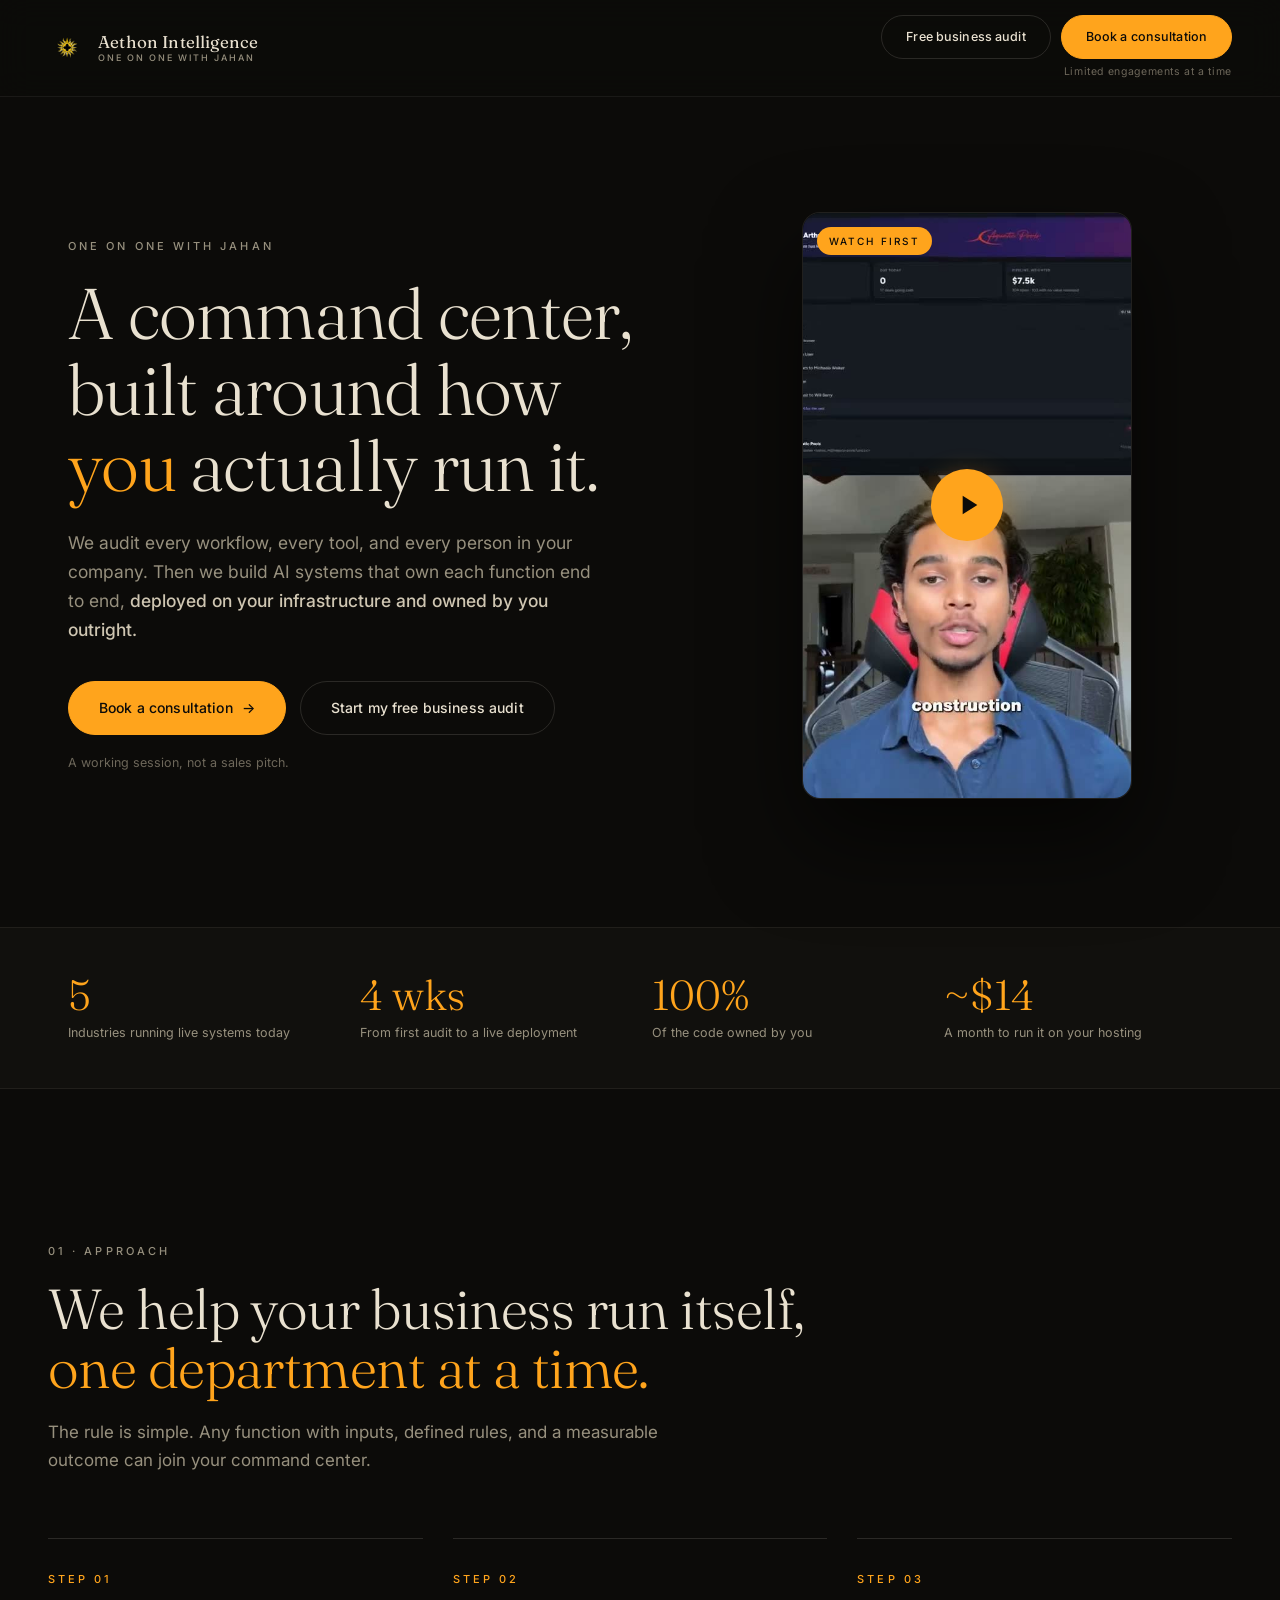
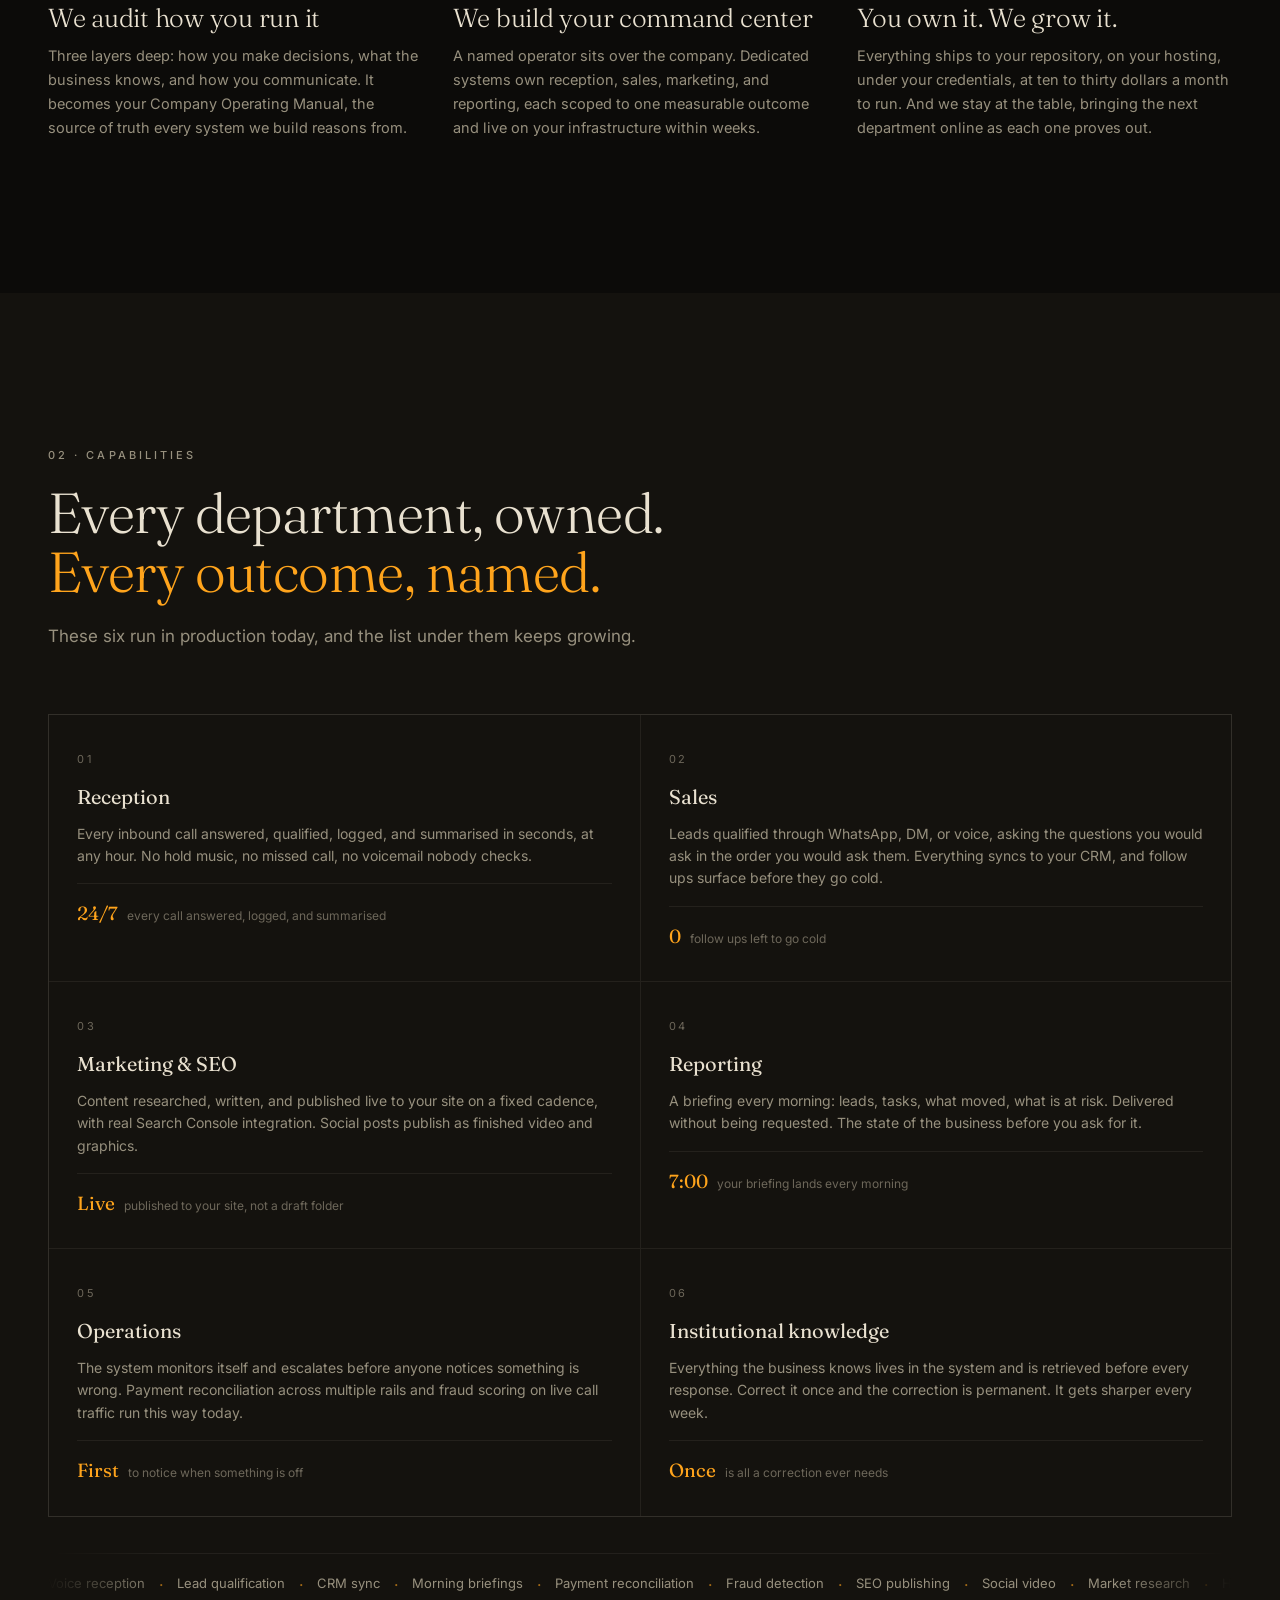
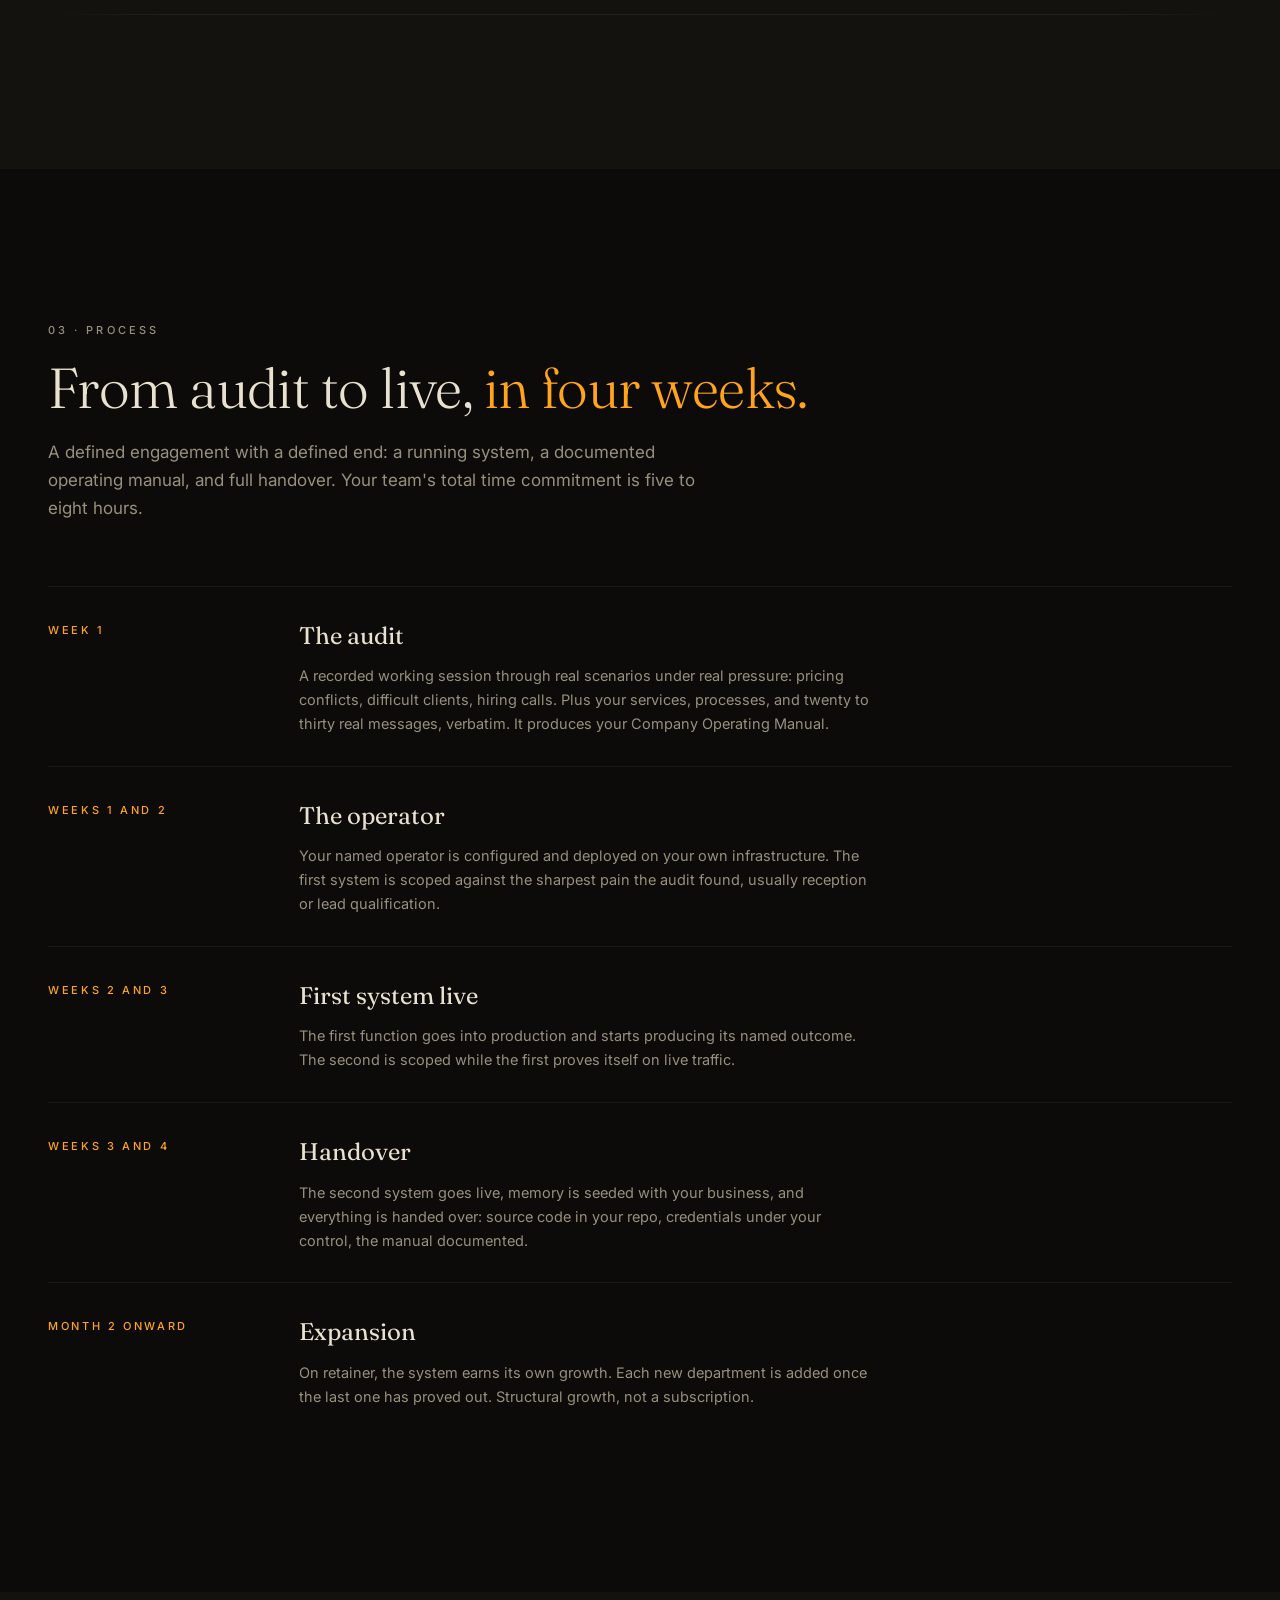
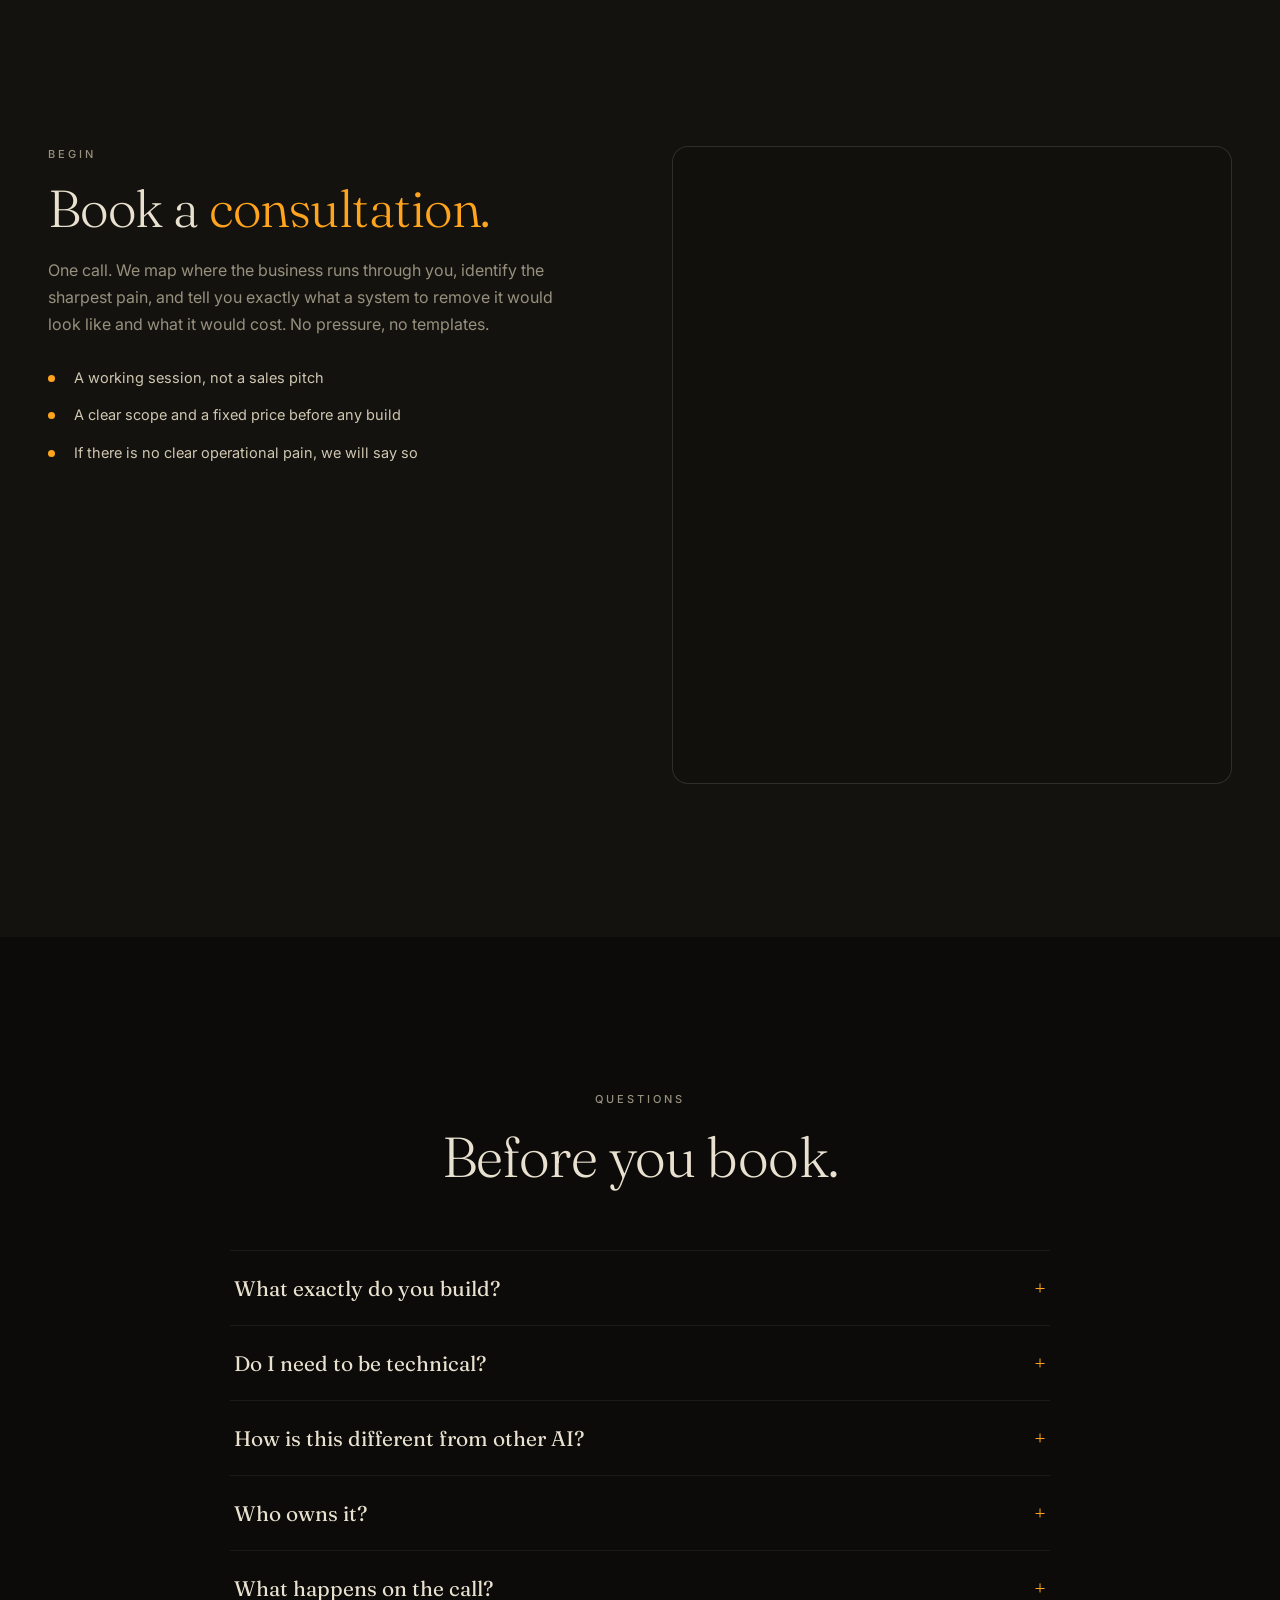
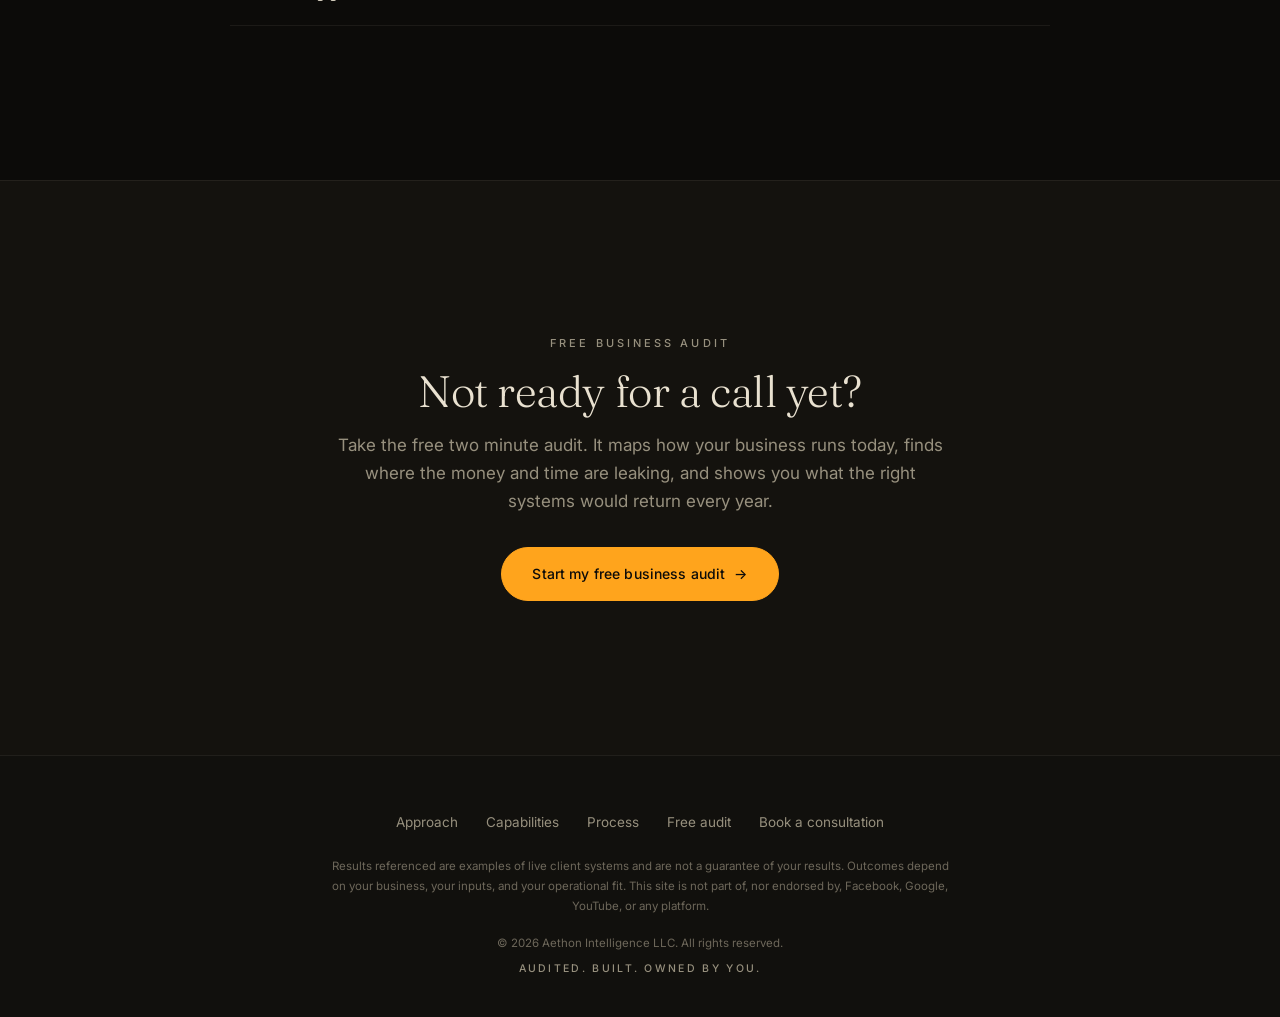
==== commit 1059f7eb: "Match aethonintelligence.com: design system, voice, and positioning Audited the live company site an" ====
--- a/index.html
+++ b/index.html
@@ -1,50 +1,50 @@
 <!DOCTYPE html>
-<html lang="en">
+<html lang="en" data-theme="dark">
 <head>
 <meta charset="UTF-8" />
 <meta name="viewport" content="width=device-width, initial-scale=1.0" />
-<title>Work With Jahan: Clone Your Mind, Run Your Business</title>
-<meta name="description" content="Work with Jahan one on one to build a digital clone of how you think, one that runs your entire business on your logic. Not a generic AI. You." />
-<meta property="og:title" content="Work With Jahan: Clone Your Mind, Run Your Business" />
-<meta property="og:description" content="One on one. We clone how you actually think and wire it into your business, so it runs your departments exactly how you would." />
+<title>Work With Jahan | Aethon Intelligence</title>
+<meta name="description" content="One on one with Jahan. We audit how you run your business, then build a command center that owns each function end to end, deployed on your infrastructure and owned by you outright." />
+<meta property="og:title" content="Work With Jahan | Aethon Intelligence" />
+<meta property="og:description" content="We audit how you run it, build your command center, and hand you the keys. Audited. Built. Owned by you." />
 <meta property="og:type" content="website" />
-<meta name="theme-color" content="#0b0a08" />
+<meta name="theme-color" content="#0c0b09" />
 <link rel="icon" type="image/svg+xml" href="favicon.svg" />
 <link rel="preconnect" href="https://fonts.googleapis.com" />
 <link rel="preconnect" href="https://fonts.gstatic.com" crossorigin />
-<link href="https://fonts.googleapis.com/css2?family=Sora:wght@300;400;500;600;700;800&family=Space+Grotesk:wght@300;400;500&family=JetBrains+Mono:wght@500;600&display=swap" rel="stylesheet" />
-<link rel="stylesheet" href="css/style.css?v=5" />
+<link href="https://fonts.googleapis.com/css2?family=Fraunces:opsz,wght@9..144,300;9..144,400;9..144,500&family=Inter:wght@400;450;500;600&display=swap" rel="stylesheet" />
+<link rel="stylesheet" href="css/style.css?v=7" />
 </head>
 <body>
 
 <!-- ===== TOP BAR ===== -->
 <header class="topbar" id="top">
   <a class="brand" href="#top">
-    <span class="brand-logo" id="brandLogo"><img id="logoImg" src="assets/logo.png?v=4" alt="Aethon Intelligence" /></span>
-    <span class="brand-word">AETHON INTELLIGENCE<i>1 · ON · 1 DIGITAL CLONING</i></span>
+    <span class="brand-logo"><img id="logoImg" src="assets/logo.png?v=4" alt="Aethon Intelligence" /></span>
+    <span class="brand-word">Aethon Intelligence<i>One on one with Jahan</i></span>
   </a>
   <div class="topbar-cta">
     <div class="topbar-btns">
-      <a href="audit.html" class="btn btn-sm btn-ghost">Free business audit</a>
-      <a href="#apply" class="btn btn-sm">Apply now</a>
-    </div>
-    <span class="topbar-note">Limited 1-on-1 spots</span>
+      <a href="audit.html" class="btn btn-sm btn-ghost"><span class="cta-long">Free business audit</span><span class="cta-short">Free audit</span></a>
+      <a href="#consult" class="btn btn-sm">Book a consultation</a>
+    </div>
+    <span class="topbar-note">Limited engagements at a time</span>
   </div>
 </header>
 
 <main>
 
-  <!-- ===== HERO (two column) ===== -->
+  <!-- ===== HERO ===== -->
   <section class="hero">
     <div class="hero-copy">
-      <span class="eyebrow">CLONE YOUR MIND · RUN YOUR BUSINESS</span>
-      <h1>Clone how <span class="hl">you</span> think and run your <span class="hl">entire business</span>, exactly how you would.</h1>
-      <p class="sub">Work with Jahan one on one to build a digital version of you. One that runs your departments on <b>your logic, your standards, your judgment.</b> Not a generic bot. You.</p>
+      <span class="eyebrow">One on one with Jahan</span>
+      <h1>A command center, built around how <em>you</em> actually run it.</h1>
+      <p class="sub">We audit every workflow, every tool, and every person in your company. Then we build AI systems that own each function end to end, <b>deployed on your infrastructure and owned by you outright.</b></p>
       <div class="hero-actions">
-        <a href="#apply" class="btn">Apply now <i>→</i></a>
+        <a href="#consult" class="btn">Book a consultation <i>→</i></a>
         <a href="audit.html" class="btn btn-ghost">Start my free business audit</a>
       </div>
-      <p class="fineprint">Limited 1-on-1 spots. Applications reviewed personally.</p>
+      <p class="fineprint">A working session, not a sales pitch.</p>
     </div>
 
     <div class="hero-media">
@@ -55,89 +55,209 @@
         <button class="vsl-play" id="vslPlay" aria-label="Play the video">
           <svg viewBox="0 0 24 24" aria-hidden="true"><path d="M8 5v14l11-7z"/></svg>
         </button>
-        <span class="vsl-chip">WATCH THIS FIRST</span>
-      </div>
-    </div>
-  </section>
-
-  <!-- ===== WHAT YOU GET ===== -->
-  <section class="discover" id="discover">
-    <div class="section-head">
-      <span class="eyebrow">WORKING WITH ME · 1-ON-1</span>
-      <h2>Here's what you get.</h2>
-    </div>
-    <div class="cards">
-      <article class="card">
-        <span class="check" aria-hidden="true">✓</span>
-        <p>A digital clone of how you <b>actually think</b>, built around your real decisions, not a generic template.</p>
-      </article>
-      <article class="card">
-        <span class="check" aria-hidden="true">✓</span>
-        <p>Your whole operation running on <b>your logic</b>. Sales, ops, follow up, support, all handled the way you would.</p>
-      </article>
-      <article class="card">
-        <span class="check" aria-hidden="true">✓</span>
-        <p>Your <b>time back</b>. Step out of the day to day without the business slowing down or dropping your standards.</p>
-      </article>
-      <article class="card">
-        <span class="check" aria-hidden="true">✓</span>
-        <p>Built <b>with you, one on one</b>. No course, no DIY, no generic agents. I build it around you, personally.</p>
-      </article>
-    </div>
-  </section>
-
-  <!-- ===== APPLY ===== -->
-  <section class="apply" id="apply">
-    <div class="section-head">
-      <span class="eyebrow">APPLY TO WORK WITH JAHAN · 1-ON-1</span>
-      <h2>Answer a few quick questions<br>and book your call.</h2>
-    </div>
-    <div class="cal-wrap">
-      <div id="my-cal-inline"></div>
+        <span class="vsl-chip">Watch first</span>
+      </div>
+    </div>
+  </section>
+
+  <!-- ===== STATS ===== -->
+  <section class="stats">
+    <div class="stats-in">
+      <div class="stat"><b>5</b><span>Industries running live systems today</span></div>
+      <div class="stat"><b>4 wks</b><span>From first audit to a live deployment</span></div>
+      <div class="stat"><b>100%</b><span>Of the code owned by you</span></div>
+      <div class="stat"><b>~$14</b><span>A month to run it on your hosting</span></div>
+    </div>
+  </section>
+
+  <!-- ===== APPROACH ===== -->
+  <section class="sec" id="approach">
+    <div class="sec-in">
+      <div class="sec-head">
+        <span class="eyebrow">01 · Approach</span>
+        <h2>We help your business run itself, <em>one department at a time.</em></h2>
+        <p>The rule is simple. Any function with inputs, defined rules, and a measurable outcome can join your command center.</p>
+      </div>
+      <div class="cards">
+        <article class="card">
+          <span class="num">Step 01</span>
+          <h3>We audit how you run it</h3>
+          <p>Three layers deep: how you make decisions, what the business knows, and how you communicate. It becomes your Company Operating Manual, the source of truth every system we build reasons from.</p>
+        </article>
+        <article class="card">
+          <span class="num">Step 02</span>
+          <h3>We build your command center</h3>
+          <p>A named operator sits over the company. Dedicated systems own reception, sales, marketing, and reporting, each scoped to one measurable outcome and live on your infrastructure within weeks.</p>
+        </article>
+        <article class="card">
+          <span class="num">Step 03</span>
+          <h3>You own it. We grow it.</h3>
+          <p>Everything ships to your repository, on your hosting, under your credentials, at ten to thirty dollars a month to run. And we stay at the table, bringing the next department online as each one proves out.</p>
+        </article>
+      </div>
+    </div>
+  </section>
+
+  <!-- ===== CAPABILITIES ===== -->
+  <section class="sec sec-tint" id="capabilities">
+    <div class="sec-in">
+      <div class="sec-head">
+        <span class="eyebrow">02 · Capabilities</span>
+        <h2>Every department, owned. <em>Every outcome, named.</em></h2>
+        <p>These six run in production today, and the list under them keeps growing.</p>
+      </div>
+      <div class="caps">
+        <article class="cap">
+          <span class="n">01</span><h4>Reception</h4>
+          <p>Every inbound call answered, qualified, logged, and summarised in seconds, at any hour. No hold music, no missed call, no voicemail nobody checks.</p>
+          <div class="out"><b>24/7</b><span>every call answered, logged, and summarised</span></div>
+        </article>
+        <article class="cap">
+          <span class="n">02</span><h4>Sales</h4>
+          <p>Leads qualified through WhatsApp, DM, or voice, asking the questions you would ask in the order you would ask them. Everything syncs to your CRM, and follow ups surface before they go cold.</p>
+          <div class="out"><b>0</b><span>follow ups left to go cold</span></div>
+        </article>
+        <article class="cap">
+          <span class="n">03</span><h4>Marketing &amp; SEO</h4>
+          <p>Content researched, written, and published live to your site on a fixed cadence, with real Search Console integration. Social posts publish as finished video and graphics.</p>
+          <div class="out"><b>Live</b><span>published to your site, not a draft folder</span></div>
+        </article>
+        <article class="cap">
+          <span class="n">04</span><h4>Reporting</h4>
+          <p>A briefing every morning: leads, tasks, what moved, what is at risk. Delivered without being requested. The state of the business before you ask for it.</p>
+          <div class="out"><b>7:00</b><span>your briefing lands every morning</span></div>
+        </article>
+        <article class="cap">
+          <span class="n">05</span><h4>Operations</h4>
+          <p>The system monitors itself and escalates before anyone notices something is wrong. Payment reconciliation across multiple rails and fraud scoring on live call traffic run this way today.</p>
+          <div class="out"><b>First</b><span>to notice when something is off</span></div>
+        </article>
+        <article class="cap">
+          <span class="n">06</span><h4>Institutional knowledge</h4>
+          <p>Everything the business knows lives in the system and is retrieved before every response. Correct it once and the correction is permanent. It gets sharper every week.</p>
+          <div class="out"><b>Once</b><span>is all a correction ever needs</span></div>
+        </article>
+      </div>
+
+      <div class="tick">
+        <div class="tick-track">
+          <span>Voice reception</span><i>·</i><span>Lead qualification</span><i>·</i><span>CRM sync</span><i>·</i><span>Morning briefings</span><i>·</i><span>Payment reconciliation</span><i>·</i><span>Fraud detection</span><i>·</i><span>SEO publishing</span><i>·</i><span>Social video</span><i>·</i><span>Market research</span><i>·</i><span>HR onboarding</span><i>·</i><span>Appointment booking</span><i>·</i><span>Invoice tracking</span><i>·</i><span>Call summaries</span><i>·</i><span>Quote drafting</span><i>·</i><span>Escalation routing</span><i>·</i><span>Knowledge retrieval</span><i>·</i><span>Review responses</span><i>·</i><span>Pipeline hygiene</span><i>·</i><span>Weekly synthesis</span><i>·</i><span>Strategy alerts</span><i>·</i>
+          <span>Voice reception</span><i>·</i><span>Lead qualification</span><i>·</i><span>CRM sync</span><i>·</i><span>Morning briefings</span><i>·</i><span>Payment reconciliation</span><i>·</i><span>Fraud detection</span><i>·</i><span>SEO publishing</span><i>·</i><span>Social video</span><i>·</i><span>Market research</span><i>·</i><span>HR onboarding</span><i>·</i><span>Appointment booking</span><i>·</i><span>Invoice tracking</span><i>·</i><span>Call summaries</span><i>·</i><span>Quote drafting</span><i>·</i><span>Escalation routing</span><i>·</i><span>Knowledge retrieval</span><i>·</i><span>Review responses</span><i>·</i><span>Pipeline hygiene</span><i>·</i><span>Weekly synthesis</span><i>·</i><span>Strategy alerts</span><i>·</i>
+        </div>
+      </div>
+    </div>
+  </section>
+
+  <!-- ===== PROCESS ===== -->
+  <section class="sec" id="process">
+    <div class="sec-in">
+      <div class="sec-head">
+        <span class="eyebrow">03 · Process</span>
+        <h2>From audit to live, <em>in four weeks.</em></h2>
+        <p>A defined engagement with a defined end: a running system, a documented operating manual, and full handover. Your team's total time commitment is five to eight hours.</p>
+      </div>
+      <div class="tl">
+        <div class="tl-row">
+          <span class="when">Week 1</span>
+          <div><h4>The audit</h4><p>A recorded working session through real scenarios under real pressure: pricing conflicts, difficult clients, hiring calls. Plus your services, processes, and twenty to thirty real messages, verbatim. It produces your Company Operating Manual.</p></div>
+        </div>
+        <div class="tl-row">
+          <span class="when">Weeks 1 and 2</span>
+          <div><h4>The operator</h4><p>Your named operator is configured and deployed on your own infrastructure. The first system is scoped against the sharpest pain the audit found, usually reception or lead qualification.</p></div>
+        </div>
+        <div class="tl-row">
+          <span class="when">Weeks 2 and 3</span>
+          <div><h4>First system live</h4><p>The first function goes into production and starts producing its named outcome. The second is scoped while the first proves itself on live traffic.</p></div>
+        </div>
+        <div class="tl-row">
+          <span class="when">Weeks 3 and 4</span>
+          <div><h4>Handover</h4><p>The second system goes live, memory is seeded with your business, and everything is handed over: source code in your repo, credentials under your control, the manual documented.</p></div>
+        </div>
+        <div class="tl-row">
+          <span class="when">Month 2 onward</span>
+          <div><h4>Expansion</h4><p>On retainer, the system earns its own growth. Each new department is added once the last one has proved out. Structural growth, not a subscription.</p></div>
+        </div>
+      </div>
+    </div>
+  </section>
+
+  <!-- ===== CONSULTATION ===== -->
+  <section class="sec sec-tint" id="consult">
+    <div class="sec-in">
+      <div class="apply-grid">
+        <div>
+          <span class="eyebrow">Begin</span>
+          <h2 style="font-size:clamp(30px,4.2vw,52px);margin:18px 0 20px">Book a <em>consultation.</em></h2>
+          <p style="color:var(--muted);font-size:16px;line-height:1.7;max-width:52ch">One call. We map where the business runs through you, identify the sharpest pain, and tell you exactly what a system to remove it would look like and what it would cost. No pressure, no templates.</p>
+          <ul class="apply-list">
+            <li>A working session, not a sales pitch</li>
+            <li>A clear scope and a fixed price before any build</li>
+            <li>If there is no clear operational pain, we will say so</li>
+          </ul>
+        </div>
+        <div class="cal-wrap"><div id="my-cal-inline"></div></div>
+      </div>
     </div>
   </section>
 
   <!-- ===== FAQ ===== -->
-  <section class="faq">
-    <div class="section-head"><h2>Questions?</h2></div>
-    <div class="faq-list">
-      <div class="faq-item">
-        <button class="faq-q" aria-expanded="false">What exactly do you do for me?<i>+</i></button>
-        <div class="faq-a"><p>I build a digital clone of how you think and wire it into your business, so it runs your departments the way you would. We do it together, one on one, start to finish.</p></div>
-      </div>
-      <div class="faq-item">
-        <button class="faq-q" aria-expanded="false">Do I need to be technical?<i>+</i></button>
-        <div class="faq-a"><p>No. You bring your business and your judgment. I handle all of the building. Nothing to code, nothing to manage, nothing to figure out on your own.</p></div>
-      </div>
-      <div class="faq-item">
-        <button class="faq-q" aria-expanded="false">How is this different from other AI?<i>+</i></button>
-        <div class="faq-a"><p>Generic AI runs on generic logic. This runs on yours. It's modeled on your actual decisions, standards, and voice, so it makes the calls you would make, not the calls a template would.</p></div>
-      </div>
-      <div class="faq-item">
-        <button class="faq-q" aria-expanded="false">What happens when I apply?<i>+</i></button>
-        <div class="faq-a"><p>You answer a few quick questions and book a call. If we're a fit, we start mapping how you think and building your clone right away.</p></div>
+  <section class="sec">
+    <div class="sec-in">
+      <div class="sec-head" style="text-align:center;margin-left:auto;margin-right:auto">
+        <span class="eyebrow">Questions</span>
+        <h2>Before you book.</h2>
+      </div>
+      <div class="faq-list">
+        <div class="faq-item">
+          <button class="faq-q" aria-expanded="false">What exactly do you build?<i>+</i></button>
+          <div class="faq-a"><p>A command center for your business. A named operator sits over the company, and dedicated systems own reception, sales, marketing, reporting, and operations, each scoped to one measurable outcome. We build to your stack, not ours.</p></div>
+        </div>
+        <div class="faq-item">
+          <button class="faq-q" aria-expanded="false">Do I need to be technical?<i>+</i></button>
+          <div class="faq-a"><p>No. Your total time commitment is five to eight hours across the engagement, mostly the recorded audit session. We handle the building, deployment, and handover.</p></div>
+        </div>
+        <div class="faq-item">
+          <button class="faq-q" aria-expanded="false">How is this different from other AI?<i>+</i></button>
+          <div class="faq-a"><p>Generic AI runs on generic logic. Every system we build reasons from your Company Operating Manual: how you make decisions, what the business knows, and how you communicate. It makes the calls you would make.</p></div>
+        </div>
+        <div class="faq-item">
+          <button class="faq-q" aria-expanded="false">Who owns it?<i>+</i></button>
+          <div class="faq-a"><p>You do, outright. Source code ships to your repository, on your hosting, under your credentials, at roughly ten to thirty dollars a month to run. There is no platform to stay subscribed to.</p></div>
+        </div>
+        <div class="faq-item">
+          <button class="faq-q" aria-expanded="false">What happens on the call?<i>+</i></button>
+          <div class="faq-a"><p>We map where the business runs through you, identify the sharpest pain, and tell you exactly what a system to remove it would look like and what it would cost. If there is no clear operational pain, we will say so.</p></div>
+        </div>
       </div>
     </div>
   </section>
 
   <!-- ===== FREE BUSINESS AUDIT ===== -->
   <section class="freebie">
-    <span class="eyebrow">FREE BUSINESS AUDIT</span>
-    <h2>Not ready to apply yet?</h2>
-    <p class="freebie-sub">Take the free 2 minute audit. Our auditing agent maps how your business runs, finds the leaks, and shows you exactly what the right systems would save you every year.</p>
+    <span class="eyebrow">Free business audit</span>
+    <h2>Not ready for a call yet?</h2>
+    <p class="freebie-sub">Take the free two minute audit. It maps how your business runs today, finds where the money and time are leaking, and shows you what the right systems would return every year.</p>
     <a href="audit.html" class="btn">Start my free business audit <i>→</i></a>
   </section>
 
   <!-- ===== FOOTER ===== -->
   <footer class="foot">
-    <nav class="foot-links"><a href="#">Privacy Policy</a><a href="#">Terms of Service</a></nav>
-    <p class="disclaimer">Results shown are not typical and are not a guarantee of your results. Building a business takes work, skill, and consistency. Any outcomes referenced are examples of potential only. This site is not part of, nor endorsed by, Facebook, Google, YouTube, or any platform.</p>
-    <p class="copy">© <span id="year"></span> Aethon Intelligence. All rights reserved.</p>
+    <div class="foot-in">
+      <nav class="foot-links">
+        <a href="#approach">Approach</a>
+        <a href="#capabilities">Capabilities</a>
+        <a href="#process">Process</a>
+        <a href="audit.html">Free audit</a>
+        <a href="#consult">Book a consultation</a>
+      </nav>
+      <p class="disclaimer">Results referenced are examples of live client systems and are not a guarantee of your results. Outcomes depend on your business, your inputs, and your operational fit. This site is not part of, nor endorsed by, Facebook, Google, YouTube, or any platform.</p>
+      <p class="copy">© <span id="year"></span> Aethon Intelligence LLC. All rights reserved. <b>Audited. Built. Owned by you.</b></p>
+    </div>
   </footer>
 
 </main>
 
-<!-- Cal.com booking embed (dark, saffron brand) -->
+<!-- Cal.com booking embed -->
 <script type="text/javascript">
   (function (C, A, L) { let p = function (a, ar) { a.q.push(ar); }; let d = C.document; C.Cal = C.Cal || function () { let cal = C.Cal; let ar = arguments; if (!cal.loaded) { cal.ns = {}; cal.q = cal.q || []; d.head.appendChild(d.createElement("script")).src = A; cal.loaded = true; } if (ar[0] === L) { const api = function () { p(api, arguments); }; const namespace = ar[1]; api.q = api.q || []; if (typeof namespace === "string") { cal.ns[namespace] = cal.ns[namespace] || api; p(cal.ns[namespace], ar); p(cal, ["initNamespace", namespace]); } else p(cal, ar); return; } p(cal, ar); }; })(window, "https://app.cal.com/embed/embed.js", "init");
   Cal("init", "ai-quickstart", { origin: "https://app.cal.com" });
@@ -149,10 +269,10 @@
   Cal.ns["ai-quickstart"]("ui", {
     "hideEventTypeDetails": false,
     "layout": "month_view",
-    "cssVarsPerTheme": { "dark": { "cal-brand": "#f1c338" } }
+    "cssVarsPerTheme": { "dark": { "cal-brand": "#ffa41c" } }
   });
 </script>
 
-<script src="js/main.js?v=2"></script>
+<script src="js/main.js?v=7"></script>
 </body>
 </html>
--- a/css/style.css
+++ b/css/style.css
@@ -1,173 +1,205 @@
 /* ============================================================
-   Work With Jahan — 1-on-1 Digital Cloning funnel
-   Theme: BLACK + SAFFRON YELLOW · full-width desktop layout
+   Work With Jahan — 1-on-1 consultation funnel
+   Design system copied from aethonintelligence.com
+   Fraunces (serif headings) + Inter (sans body), saffron #ffa41c
    ============================================================ */
 :root{
-  --bg:#0a0908;
-  --bg-2:#100e0a;
-  --panel:#16130c;
-  --panel-2:#1c1810;
-  --ink:#f6f1e6;
-  --ink-2:#e7ddca;
-  --muted:#a99f8e;
-  --muted-2:#7b7264;
-  --saffron:#f1c338;
-  --saffron-2:#ffd757;
-  --saffron-deep:#d9a41f;
-  --terra:#c8551f;
-  --line:rgba(241,195,56,.16);
-  --line-soft:rgba(246,241,230,.08);
-  --glow:rgba(241,195,56,.4);
-  --font:'Sora',system-ui,sans-serif;
-  --font-alt:'Space Grotesk',sans-serif;
-  --mono:'JetBrains Mono',monospace;
-  --ease:cubic-bezier(.16,1,.3,1);
-  --maxw:1180px;
+  --bg:#0c0b09;
+  --bg-2:#11100d;
+  --tint:#14120e;
+  --ink:#e9e1d0;
+  --ink-2:#cfc6b2;
+  --muted:#97907e;
+  --faint:#6d675a;
+  --saffron:#ffa41c;
+  --saffron-glow:rgba(255,164,28,.45);
+  --line:rgba(233,225,208,.14);
+  --line-soft:rgba(233,225,208,.07);
+  --nav-bg:rgba(12,11,9,.82);
+
+  --serif:"Fraunces","Georgia",serif;
+  --sans:"Inter",-apple-system,BlinkMacSystemFont,"Segoe UI",sans-serif;
+  --wrap:1240px;
+  --gut:clamp(20px,4vw,48px);
+  --sec-pad:clamp(90px,12vw,170px);
+  --ease:cubic-bezier(.22,1,.36,1);
 }
 *{margin:0;padding:0;box-sizing:border-box}
 html{scroll-behavior:smooth;-webkit-text-size-adjust:100%}
 body{
-  font-family:var(--font);background:var(--bg);color:var(--ink);line-height:1.6;font-weight:400;
-  overflow-x:hidden;-webkit-font-smoothing:antialiased;
-  background-image:radial-gradient(circle at 78% -4%,rgba(241,195,56,.12),transparent 42%),radial-gradient(circle at 10% 6%,rgba(200,85,31,.08),transparent 40%);
-  background-repeat:no-repeat;
-}
-::selection{background:var(--saffron);color:#000}
+  font-family:var(--sans);background:var(--bg);color:var(--ink);
+  line-height:1.6;font-weight:400;overflow-x:hidden;-webkit-font-smoothing:antialiased;
+}
+::selection{background:var(--saffron);color:var(--bg)}
 a{color:inherit;text-decoration:none}
 img{max-width:100%;display:block}
-.hl{color:var(--saffron)}
+
+/* headings: serif, light weight, saffron emphasis */
+h1,h2,h3,.serif{font-family:var(--serif);font-weight:300;letter-spacing:-.01em;line-height:1.06}
+em{font-style:normal;color:var(--saffron)}
+.eyebrow{display:block;font-family:var(--sans);font-size:11px;font-weight:500;
+  letter-spacing:.28em;text-transform:uppercase;color:var(--muted)}
 
 /* ===== buttons ===== */
-.btn{display:inline-flex;align-items:center;gap:10px;padding:16px 30px;border-radius:44px;font-weight:700;font-size:16px;
-  color:#1a1305;background:linear-gradient(135deg,var(--saffron-2),var(--saffron));border:1px solid transparent;
-  box-shadow:0 10px 30px rgba(241,195,56,.28);transition:transform .3s var(--ease),box-shadow .3s}
-.btn i{font-style:normal;transition:transform .3s var(--ease)}
-.btn:hover{transform:translateY(-3px);box-shadow:0 16px 42px rgba(241,195,56,.42)}
-.btn:hover i{transform:translateX(5px)}
-.btn-sm{padding:11px 22px;font-size:14px;box-shadow:0 6px 20px rgba(241,195,56,.26)}
-.btn-ghost{background:none;color:var(--ink);border-color:var(--line);box-shadow:none}
-.btn-ghost:hover{border-color:var(--saffron);background:rgba(241,195,56,.06)}
+.btn{display:inline-flex;align-items:center;gap:9px;padding:15px 30px;border-radius:999px;
+  font-family:var(--sans);font-weight:500;font-size:14px;letter-spacing:.01em;
+  color:var(--bg);background:var(--saffron);border:1px solid var(--saffron);
+  transition:transform .35s var(--ease),box-shadow .35s,background .3s}
+.btn i{font-style:normal;transition:transform .35s var(--ease)}
+.btn:hover{transform:translateY(-2px);box-shadow:0 12px 34px var(--saffron-glow)}
+.btn:hover i{transform:translateX(4px)}
+.btn-sm{padding:11px 24px;font-size:12.5px}
+.btn-ghost{background:none;color:var(--ink);border-color:var(--line)}
+.btn-ghost:hover{border-color:var(--saffron);color:var(--saffron);box-shadow:none}
 
 /* ===== top bar ===== */
 .topbar{position:sticky;top:0;z-index:50;display:flex;align-items:center;justify-content:space-between;gap:20px;
-  padding:16px clamp(20px,5vw,56px);background:rgba(10,9,8,.72);backdrop-filter:blur(14px);border-bottom:1px solid var(--line)}
-.brand{display:flex;align-items:center;gap:13px}
-.brand-logo{width:46px;height:46px;flex:none;display:block}
-.brand-logo svg,.brand-logo img{width:100%;height:100%;object-fit:contain;overflow:visible}
-.brand-word{display:flex;flex-direction:column;gap:3px;font-weight:800;letter-spacing:.14em;font-size:15px;line-height:1}
-.brand-word i{font-style:normal;font-weight:500;font-size:9px;letter-spacing:.26em;color:var(--saffron);font-family:var(--mono)}
+  padding:15px var(--gut);background:var(--nav-bg);backdrop-filter:blur(16px);border-bottom:1px solid var(--line-soft)}
+.brand{display:flex;align-items:center;gap:12px}
+.brand-logo{width:38px;height:38px;flex:none;display:block}
+.brand-logo svg,.brand-logo img{width:100%;height:100%;object-fit:contain}
+.brand-word{display:flex;flex-direction:column;gap:3px;font-family:var(--serif);font-weight:400;letter-spacing:.01em;font-size:17px;line-height:1}
+.brand-word i{font-style:normal;font-family:var(--sans);font-weight:500;font-size:9px;letter-spacing:.22em;color:var(--muted);text-transform:uppercase}
 .topbar-cta{display:flex;flex-direction:column;align-items:flex-end;gap:5px}
 .topbar-btns{display:flex;align-items:center;gap:10px}
-.topbar-note{font-family:var(--mono);font-size:10px;letter-spacing:.06em;color:var(--saffron)}
+.cta-short{display:none}
+.topbar-note{font-size:10.5px;letter-spacing:.06em;color:var(--faint)}
 
 /* ===== hero ===== */
-.hero{max-width:var(--maxw);margin:0 auto;padding:clamp(48px,7vw,90px) clamp(20px,5vw,56px) clamp(56px,8vw,110px);
-  display:grid;grid-template-columns:1.05fr .95fr;gap:clamp(36px,6vw,80px);align-items:center}
-.eyebrow{display:inline-block;font-family:var(--mono);font-size:11px;letter-spacing:.24em;color:var(--saffron);margin-bottom:18px}
-.hero h1{font-size:clamp(32px,4.6vw,56px);line-height:1.08;font-weight:800;letter-spacing:-.022em;color:var(--ink)}
-.hero .sub{margin-top:22px;font-size:clamp(16px,1.7vw,19px);color:var(--muted);font-weight:300;max-width:46ch}
-.hero .sub b{color:var(--ink-2);font-weight:600}
-.hero-actions{display:flex;gap:14px;flex-wrap:wrap;margin-top:34px}
-.fineprint{margin-top:16px;font-size:13px;color:var(--muted-2)}
+.hero{max-width:var(--wrap);margin:0 auto;padding:clamp(60px,9vw,120px) var(--gut) clamp(70px,10vw,130px);
+  display:grid;grid-template-columns:1.08fr .92fr;gap:clamp(40px,6vw,88px);align-items:center}
+.hero h1{font-size:clamp(38px,5.6vw,72px);margin-top:20px}
+.hero .sub{margin-top:26px;font-size:clamp(15px,1.6vw,17.5px);color:var(--muted);max-width:48ch;line-height:1.65}
+.hero .sub b{color:var(--ink-2);font-weight:500}
+.hero-actions{display:flex;gap:14px;flex-wrap:wrap;margin-top:36px}
+.fineprint{margin-top:18px;font-size:12.5px;color:var(--faint)}
 
 .hero-media{position:relative;display:flex;justify-content:center;align-items:center}
-.hero-media::before{content:"";position:absolute;top:50%;left:50%;width:min(340px,82%);aspect-ratio:9/16;
-  transform:translate(-50%,-50%) translate(24px,24px);background:linear-gradient(150deg,var(--saffron),var(--terra));
-  border-radius:24px;z-index:0;opacity:.92}
-.vsl{position:relative;z-index:1;width:min(340px,82%);aspect-ratio:9/16;border-radius:22px;overflow:hidden;background:#000;
-  box-shadow:0 30px 70px rgba(0,0,0,.5);border:1px solid rgba(246,241,230,.1)}
+.vsl{position:relative;z-index:1;width:min(330px,84%);aspect-ratio:9/16;border-radius:18px;overflow:hidden;background:#000;
+  border:1px solid var(--line);box-shadow:0 40px 90px rgba(0,0,0,.6)}
 .vsl video{width:100%;height:100%;object-fit:cover;display:block}
-.vsl-play{position:absolute;inset:0;margin:auto;width:78px;height:78px;border:none;border-radius:50%;
-  background:linear-gradient(135deg,var(--saffron-2),var(--saffron-deep));cursor:pointer;display:grid;place-items:center;
-  box-shadow:0 10px 30px rgba(241,195,56,.5);transition:transform .25s var(--ease);z-index:2}
-.vsl-play svg{width:34px;height:34px;fill:#1a1305;margin-left:4px}
-.vsl-play:hover{transform:scale(1.07)}
+.vsl-play{position:absolute;inset:0;margin:auto;width:72px;height:72px;border:none;border-radius:50%;
+  background:var(--saffron);cursor:pointer;display:grid;place-items:center;
+  box-shadow:0 10px 30px var(--saffron-glow);transition:transform .3s var(--ease);z-index:2}
+.vsl-play svg{width:32px;height:32px;fill:var(--bg);margin-left:3px}
+.vsl-play:hover{transform:scale(1.06)}
 .vsl.playing .vsl-play,.vsl.playing .vsl-chip{opacity:0;pointer-events:none}
-.vsl-chip{position:absolute;top:14px;left:14px;z-index:2;font-family:var(--mono);font-size:10px;letter-spacing:.16em;
-  color:#000;background:var(--saffron);padding:6px 12px;border-radius:20px;transition:opacity .25s;font-weight:600}
-
-/* ===== section shell ===== */
-.section-head{max-width:var(--maxw);margin:0 auto 40px;text-align:center;padding:0 clamp(20px,5vw,56px)}
-.section-head h2{font-size:clamp(26px,3.6vw,40px);font-weight:800;letter-spacing:-.02em;line-height:1.12}
-
-/* ===== discover / cards ===== */
-.discover{padding:clamp(56px,8vw,100px) 0;border-top:1px solid var(--line-soft)}
-.cards{max-width:var(--maxw);margin:0 auto;padding:0 clamp(20px,5vw,56px);
-  display:grid;grid-template-columns:repeat(4,1fr);gap:20px}
-.card{background:linear-gradient(165deg,var(--panel),var(--bg-2));border:1px solid var(--line);border-radius:18px;padding:28px 24px;
-  transition:transform .3s var(--ease),box-shadow .3s,border-color .3s}
-.card:hover{transform:translateY(-5px);border-color:var(--saffron);box-shadow:0 20px 50px rgba(0,0,0,.4)}
-.check{width:36px;height:36px;border-radius:50%;display:grid;place-items:center;margin-bottom:18px;
-  background:linear-gradient(135deg,var(--saffron-2),var(--saffron-deep));color:#1a1305;font-weight:700;font-size:17px;
-  box-shadow:0 6px 16px rgba(241,195,56,.3)}
-.card p{font-size:15px;color:var(--ink-2);line-height:1.55}
-.card p b{color:var(--ink);font-weight:700}
-
-/* ===== apply ===== */
-.apply{padding:clamp(56px,8vw,100px) 0;border-top:1px solid var(--line-soft)}
-.cal-wrap{max-width:940px;margin:0 auto;padding:8px;border:1px solid var(--line);border-radius:18px;background:var(--panel);
-  box-shadow:0 24px 60px rgba(0,0,0,.45);overflow:hidden}
-#my-cal-inline{width:100%;min-height:640px;overflow:auto;border-radius:12px}
-#my-cal-inline iframe{border-radius:12px}
+.vsl-chip{position:absolute;top:14px;left:14px;z-index:2;font-size:10px;font-weight:500;letter-spacing:.22em;text-transform:uppercase;
+  color:var(--bg);background:var(--saffron);padding:6px 12px;border-radius:999px;transition:opacity .3s}
+
+/* ===== stats strip ===== */
+.stats{border-top:1px solid var(--line-soft);border-bottom:1px solid var(--line-soft);background:var(--bg-2)}
+.stats-in{max-width:var(--wrap);margin:0 auto;padding:clamp(30px,4vw,46px) var(--gut);
+  display:grid;grid-template-columns:repeat(4,1fr);gap:24px}
+.stat b{display:block;font-family:var(--serif);font-weight:300;font-size:clamp(28px,3.4vw,42px);color:var(--saffron);line-height:1}
+.stat span{display:block;margin-top:8px;font-size:12.5px;color:var(--muted);line-height:1.5}
+
+/* ===== sections ===== */
+.sec{padding:var(--sec-pad) var(--gut)}
+.sec-tint{background:var(--tint)}
+.sec-in{max-width:var(--wrap);margin:0 auto}
+.sec-head{max-width:760px;margin-bottom:clamp(40px,5vw,64px)}
+.sec-head h2{font-size:clamp(30px,4.4vw,58px);margin:18px 0 20px}
+.sec-head p{color:var(--muted);font-size:clamp(15px,1.6vw,17px);max-width:62ch;line-height:1.65}
+
+/* ===== steps / cards ===== */
+.cards{display:grid;grid-template-columns:repeat(3,1fr);gap:clamp(18px,2.4vw,30px)}
+.card{border-top:1px solid var(--line);padding-top:26px}
+.card .num{font-size:11px;font-weight:500;letter-spacing:.28em;color:var(--saffron);text-transform:uppercase}
+.card h3{font-size:clamp(20px,2.2vw,26px);margin:14px 0 12px}
+.card p{color:var(--muted);font-size:14.5px;line-height:1.65}
+
+/* ===== capability list ===== */
+.caps{display:grid;grid-template-columns:repeat(2,1fr);gap:1px;background:var(--line-soft);border:1px solid var(--line-soft);margin-top:8px}
+.cap{background:var(--bg);padding:30px 28px}
+.cap .n{font-size:11px;letter-spacing:.24em;color:var(--faint)}
+.cap h4{font-family:var(--serif);font-weight:400;font-size:20px;margin:10px 0 10px}
+.cap p{color:var(--muted);font-size:14px;line-height:1.6}
+.cap .out{display:flex;align-items:baseline;gap:9px;margin-top:16px;padding-top:14px;border-top:1px solid var(--line-soft)}
+.cap .out b{font-family:var(--serif);font-weight:400;font-size:19px;color:var(--saffron)}
+.cap .out span{font-size:12px;color:var(--faint)}
+.sec-tint .cap{background:var(--tint)}
+
+/* marquee of extra capabilities */
+.tick{margin-top:36px;overflow:hidden;border-top:1px solid var(--line-soft);border-bottom:1px solid var(--line-soft);padding:16px 0;
+  -webkit-mask-image:linear-gradient(90deg,transparent,#000 10%,#000 90%,transparent);mask-image:linear-gradient(90deg,transparent,#000 10%,#000 90%,transparent)}
+.tick-track{display:inline-flex;gap:14px;white-space:nowrap;width:max-content;animation:tick 48s linear infinite}
+.tick-track span{font-size:13px;color:var(--muted)}
+.tick-track i{font-style:normal;color:var(--saffron);opacity:.6}
+@keyframes tick{to{transform:translateX(-50%)}}
+
+/* ===== process timeline ===== */
+.tl{display:flex;flex-direction:column;gap:0}
+.tl-row{display:grid;grid-template-columns:200px 1fr;gap:clamp(20px,4vw,54px);padding:30px 0;border-top:1px solid var(--line-soft)}
+.tl-row .when{font-size:11px;font-weight:500;letter-spacing:.24em;color:var(--saffron);text-transform:uppercase;padding-top:5px}
+.tl-row h4{font-family:var(--serif);font-weight:400;font-size:clamp(19px,2vw,24px);margin-bottom:9px}
+.tl-row p{color:var(--muted);font-size:14.5px;line-height:1.65;max-width:64ch}
+
+/* ===== consultation / apply ===== */
+.apply-grid{display:grid;grid-template-columns:1fr 1fr;gap:clamp(30px,5vw,70px);align-items:start}
+.apply-list{list-style:none;margin-top:28px;display:flex;flex-direction:column;gap:14px}
+.apply-list li{padding-left:26px;position:relative;color:var(--ink-2);font-size:14.5px;line-height:1.6}
+.apply-list li::before{content:"";position:absolute;left:0;top:9px;width:7px;height:7px;border-radius:50%;background:var(--saffron)}
+.cal-wrap{border:1px solid var(--line);border-radius:16px;background:var(--bg-2);padding:8px;overflow:hidden}
+#my-cal-inline{width:100%;min-height:620px;overflow:auto;border-radius:10px}
+#my-cal-inline iframe{border-radius:10px}
 
 /* ===== faq ===== */
-.faq{padding:clamp(56px,8vw,100px) 0 clamp(40px,6vw,70px);border-top:1px solid var(--line-soft)}
-.faq-list{max-width:760px;margin:0 auto;padding:0 clamp(20px,5vw,56px);display:flex;flex-direction:column;gap:12px}
-.faq-item{border:1px solid var(--line);border-radius:14px;background:var(--panel-2);overflow:hidden}
-.faq-q{width:100%;display:flex;align-items:center;justify-content:space-between;gap:14px;background:none;border:none;cursor:pointer;
-  text-align:left;padding:20px 22px;font-family:inherit;font-size:16px;font-weight:600;color:var(--ink)}
-.faq-q i{font-style:normal;font-size:24px;line-height:1;color:var(--saffron);transition:transform .3s var(--ease);flex:none}
+.faq-list{max-width:820px;margin:0 auto;display:flex;flex-direction:column}
+.faq-item{border-top:1px solid var(--line-soft)}
+.faq-item:last-child{border-bottom:1px solid var(--line-soft)}
+.faq-q{width:100%;display:flex;align-items:center;justify-content:space-between;gap:16px;background:none;border:none;cursor:pointer;
+  text-align:left;padding:24px 4px;font-family:var(--serif);font-weight:400;font-size:clamp(17px,1.9vw,21px);color:var(--ink)}
+.faq-q i{font-style:normal;font-size:22px;line-height:1;color:var(--saffron);transition:transform .35s var(--ease);flex:none}
 .faq-q[aria-expanded="true"] i{transform:rotate(45deg)}
-.faq-a{max-height:0;overflow:hidden;transition:max-height .45s var(--ease)}
-.faq-a p{padding:0 22px 20px;font-size:14.5px;color:var(--muted);line-height:1.6}
-
-/* ===== free resource ===== */
-.freebie{padding:clamp(56px,8vw,96px) clamp(20px,5vw,56px);text-align:center;border-top:1px solid var(--line-soft);
-  background:radial-gradient(circle at 50% 0%,rgba(241,195,56,.08),transparent 55%)}
-.freebie h2{font-size:clamp(24px,3.4vw,36px);font-weight:800;letter-spacing:-.02em;margin:14px 0 12px}
-.freebie-sub{color:var(--muted);max-width:44ch;margin:0 auto 30px;font-weight:300;font-size:clamp(15px,1.6vw,17px)}
+.faq-a{max-height:0;overflow:hidden;transition:max-height .5s var(--ease)}
+.faq-a p{padding:0 4px 24px;color:var(--muted);font-size:14.5px;line-height:1.7;max-width:66ch}
+
+/* ===== free audit band ===== */
+.freebie{padding:var(--sec-pad) var(--gut);text-align:center;border-top:1px solid var(--line-soft);background:var(--tint)}
+.freebie h2{font-size:clamp(26px,3.6vw,44px);margin:16px 0 16px}
+.freebie-sub{color:var(--muted);max-width:56ch;margin:0 auto 32px;font-size:clamp(15px,1.6vw,17px);line-height:1.65}
 
 /* ===== footer ===== */
-.foot{border-top:1px solid var(--line-soft);padding:40px clamp(20px,5vw,56px);text-align:center}
-.foot-links{display:flex;gap:26px;justify-content:center;margin-bottom:18px}
-.foot-links a{font-size:14px;color:var(--muted);transition:color .25s}
+.foot{border-top:1px solid var(--line-soft);padding:56px var(--gut) 40px;background:var(--bg-2)}
+.foot-in{max-width:var(--wrap);margin:0 auto;text-align:center}
+.foot-links{display:flex;gap:28px;justify-content:center;flex-wrap:wrap;margin-bottom:24px}
+.foot-links a{font-size:13.5px;color:var(--muted);transition:color .3s}
 .foot-links a:hover{color:var(--saffron)}
-.disclaimer{font-size:11.5px;color:var(--muted-2);line-height:1.6;max-width:560px;margin:0 auto 14px}
-.copy{font-size:12px;color:var(--muted-2);font-family:var(--mono)}
+.disclaimer{font-size:11.5px;color:var(--faint);line-height:1.7;max-width:620px;margin:0 auto 18px}
+.copy{font-size:11.5px;color:var(--faint)}
+.copy b{display:block;margin-top:8px;font-weight:500;letter-spacing:.22em;text-transform:uppercase;color:var(--muted);font-size:10.5px}
 
 /* ===== responsive ===== */
-@media(max-width:900px){
-  .hero{grid-template-columns:1fr;gap:44px;text-align:center;padding-top:40px}
-  .hero .sub{margin-left:auto;margin-right:auto}
-  .hero-actions{justify-content:center}
+@media(max-width:960px){
+  .hero{grid-template-columns:1fr;gap:44px;padding-top:44px}
   .hero-media{order:-1}
-  .cards{grid-template-columns:1fr 1fr}
+  .cards{grid-template-columns:1fr}
+  .caps{grid-template-columns:1fr}
+  .apply-grid{grid-template-columns:1fr}
+  .stats-in{grid-template-columns:1fr 1fr;gap:22px}
+  .tl-row{grid-template-columns:1fr;gap:10px}
 }
 @media(max-width:600px){
-  .topbar{padding:12px 18px}
-  .brand-logo{width:40px;height:40px}
-  .brand-word{font-size:12.5px;letter-spacing:.1em}
+  .topbar{padding:12px 16px;gap:10px}
+  .brand-logo{width:34px;height:34px}
+  .brand-word{font-size:15px}
   .brand-word i{display:none}
   .topbar-note{display:none}
-  .topbar-btns .btn-ghost{display:none} /* keep one clear CTA in the bar on phones */
-  .btn{padding:15px 24px;font-size:15px}
-  .btn-sm{padding:10px 18px;font-size:13px}
-  .hero{padding-top:32px}
-  .hero h1{font-size:clamp(26px,8.4vw,34px)}
-  .hero .sub{font-size:16px}
-  .hero-actions{flex-direction:column;margin-top:26px}
+  .topbar-btns{gap:7px}
+  .topbar-btns .btn-sm{padding:9px 13px;font-size:11.5px;white-space:nowrap}
+  .cta-long{display:none}
+  .cta-short{display:inline}
+  .hero h1{font-size:clamp(30px,8.6vw,40px)}
+  .hero-actions{flex-direction:column}
   .hero-actions .btn{width:100%;justify-content:center}
-  .vsl,.hero-media::before{width:min(300px,88%)}
-  .section-head{margin-bottom:28px}
-  .cards{grid-template-columns:1fr;gap:14px}
-  .card{padding:22px 20px}
-  .faq-q{padding:17px 18px;font-size:15px}
-  .cal-wrap{padding:5px}
-  #my-cal-inline{min-height:560px}
-  .freebie .btn{width:100%;max-width:340px}
-}
-@media(max-width:360px){
-  .brand-word{font-size:11px;letter-spacing:.06em}
-  .hero h1{font-size:25px}
+  .btn{padding:14px 24px}
+  .cap{padding:24px 20px}
+  .freebie .btn{width:100%;max-width:340px;justify-content:center}
+}
+@media(max-width:400px){
+  .brand-word{font-size:0}
+  .topbar{padding-left:13px;padding-right:13px}
+  .topbar-btns .btn-sm{padding:9px 11px;font-size:11px}
 }
 @media(prefers-reduced-motion:reduce){*{animation-duration:.01ms!important;transition-duration:.01ms!important}}
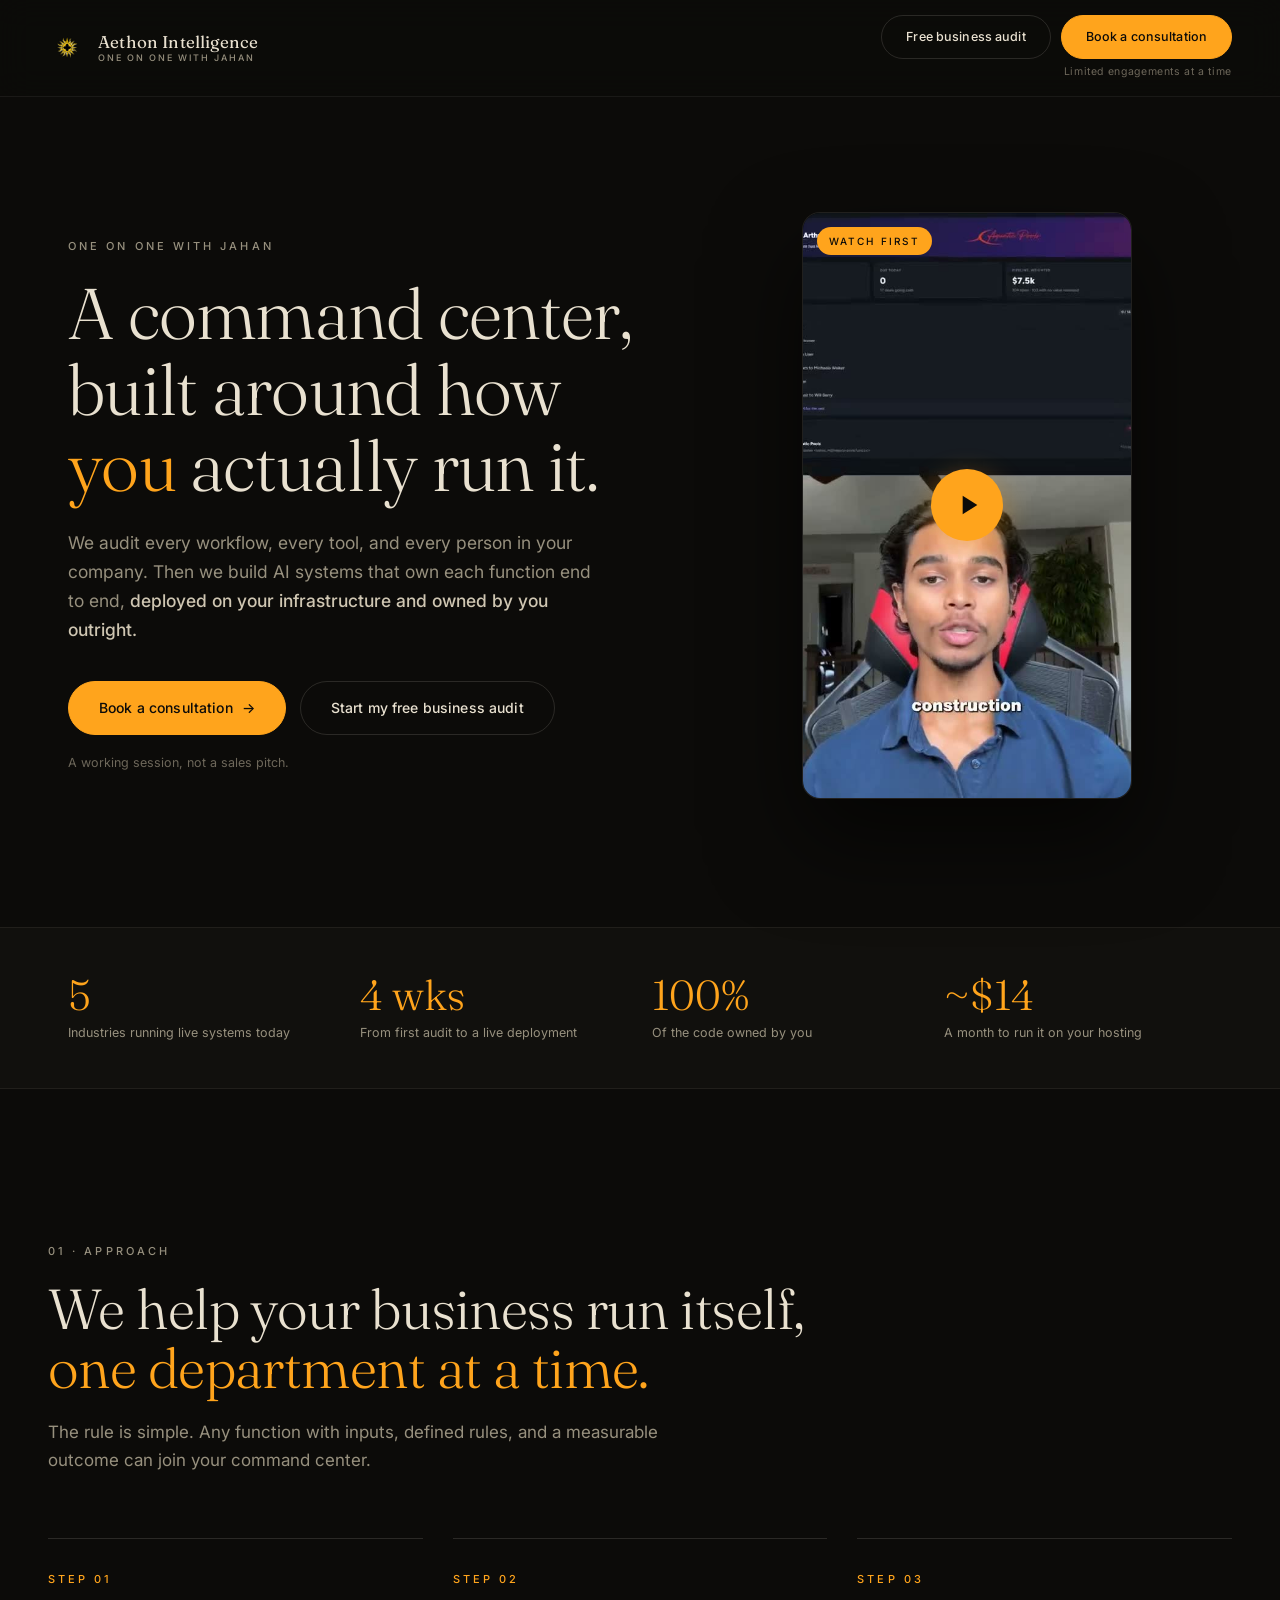
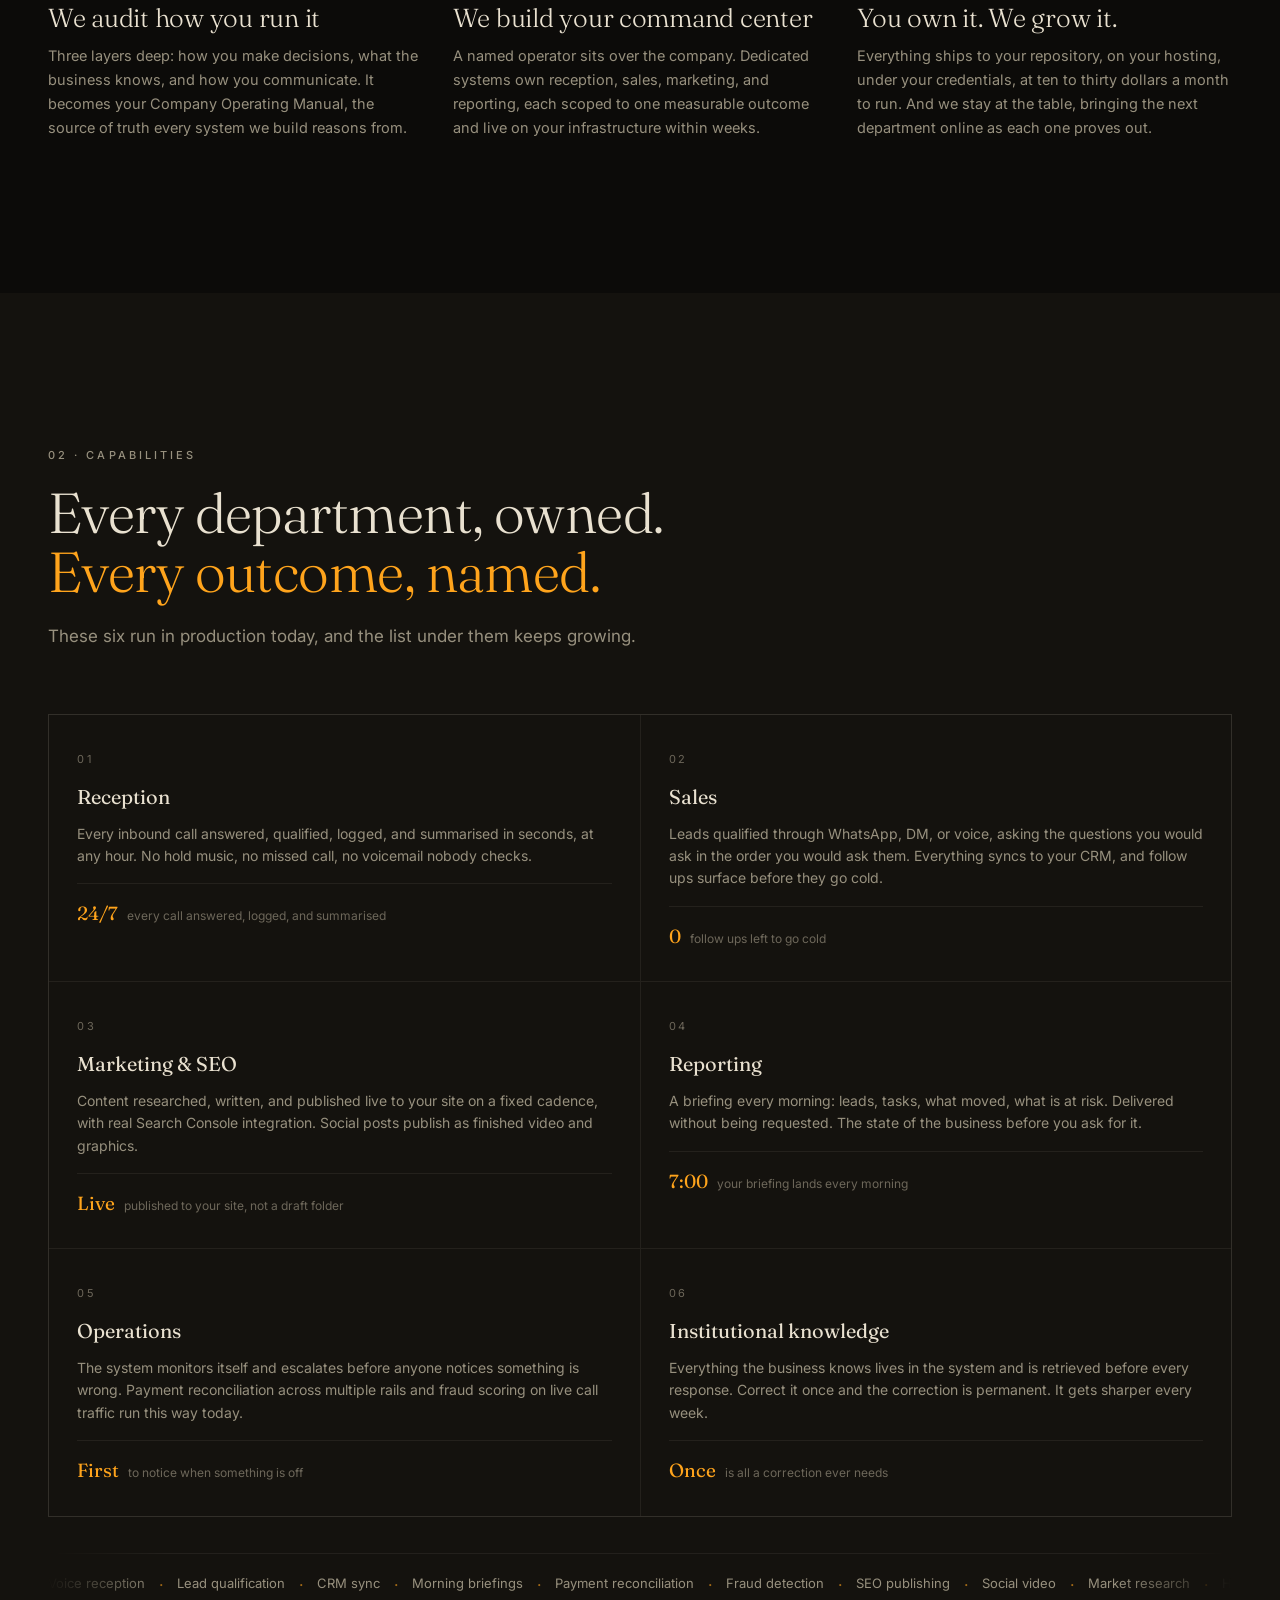
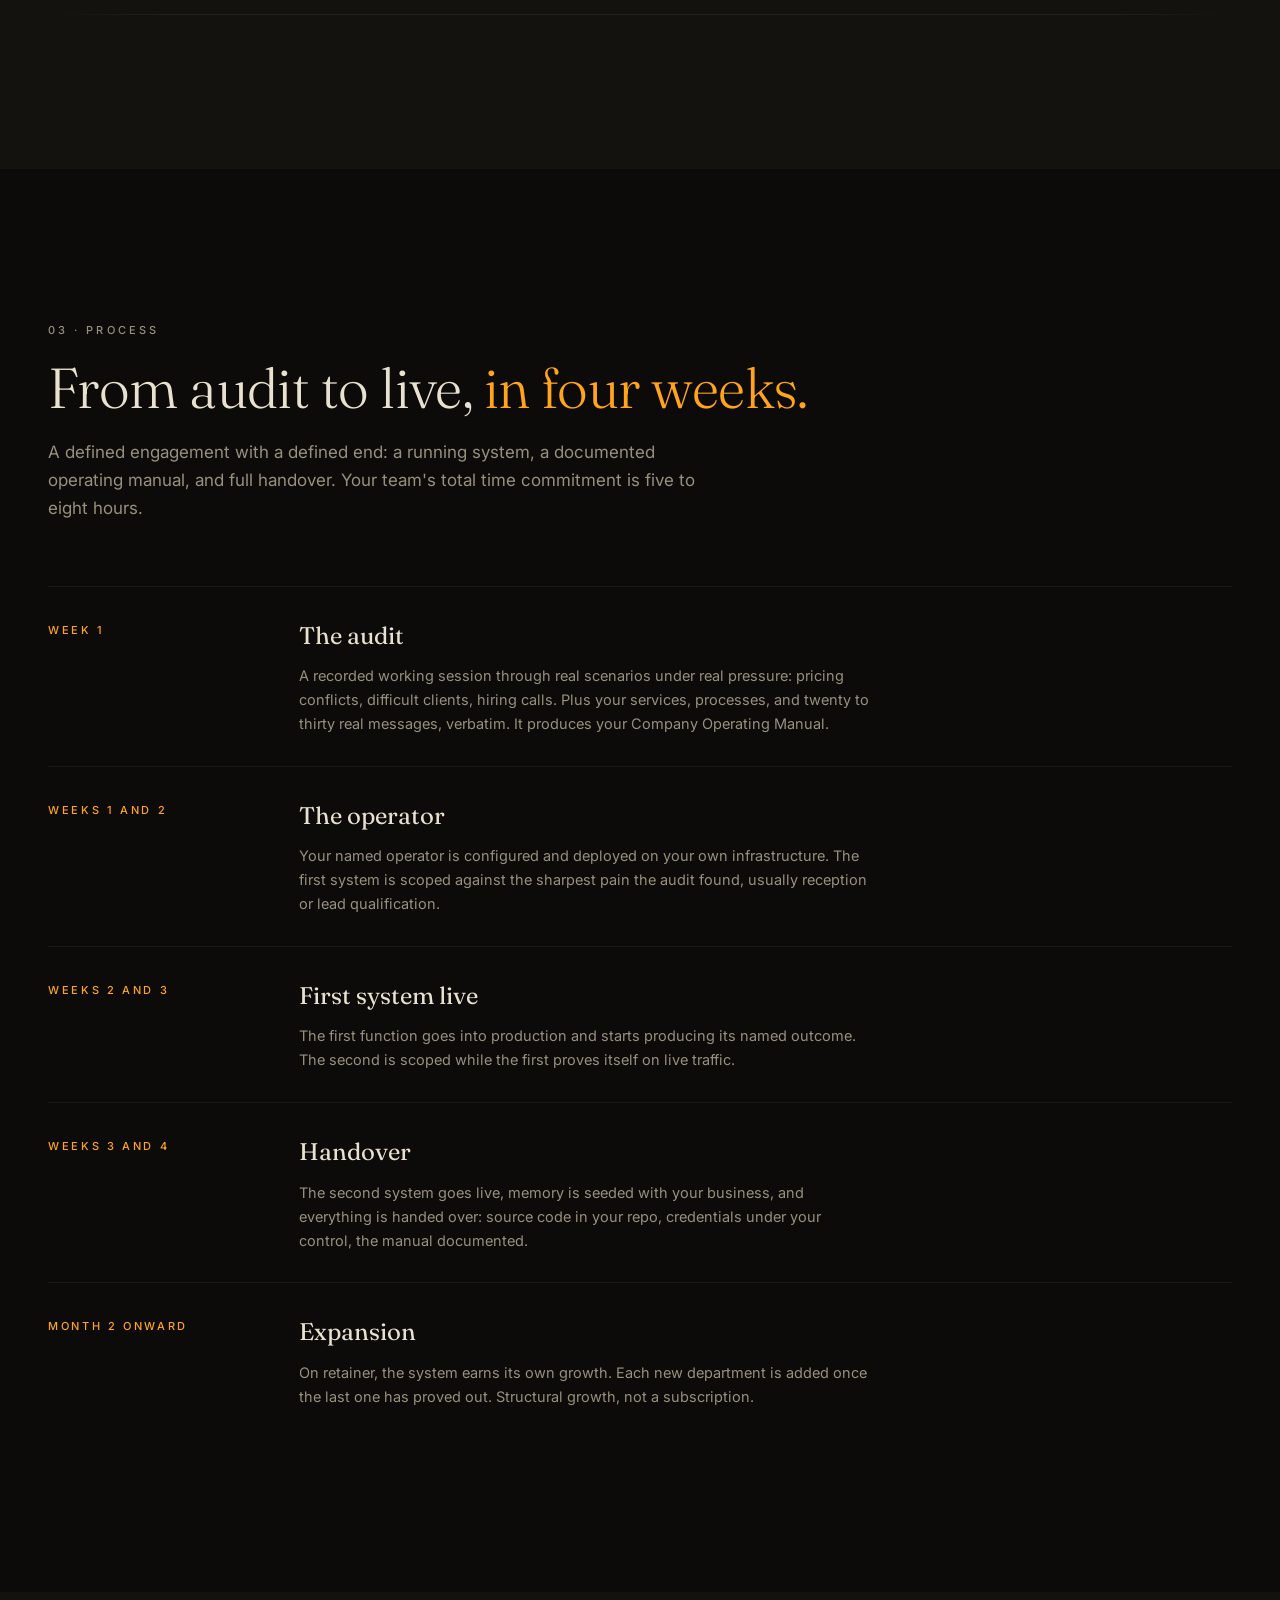
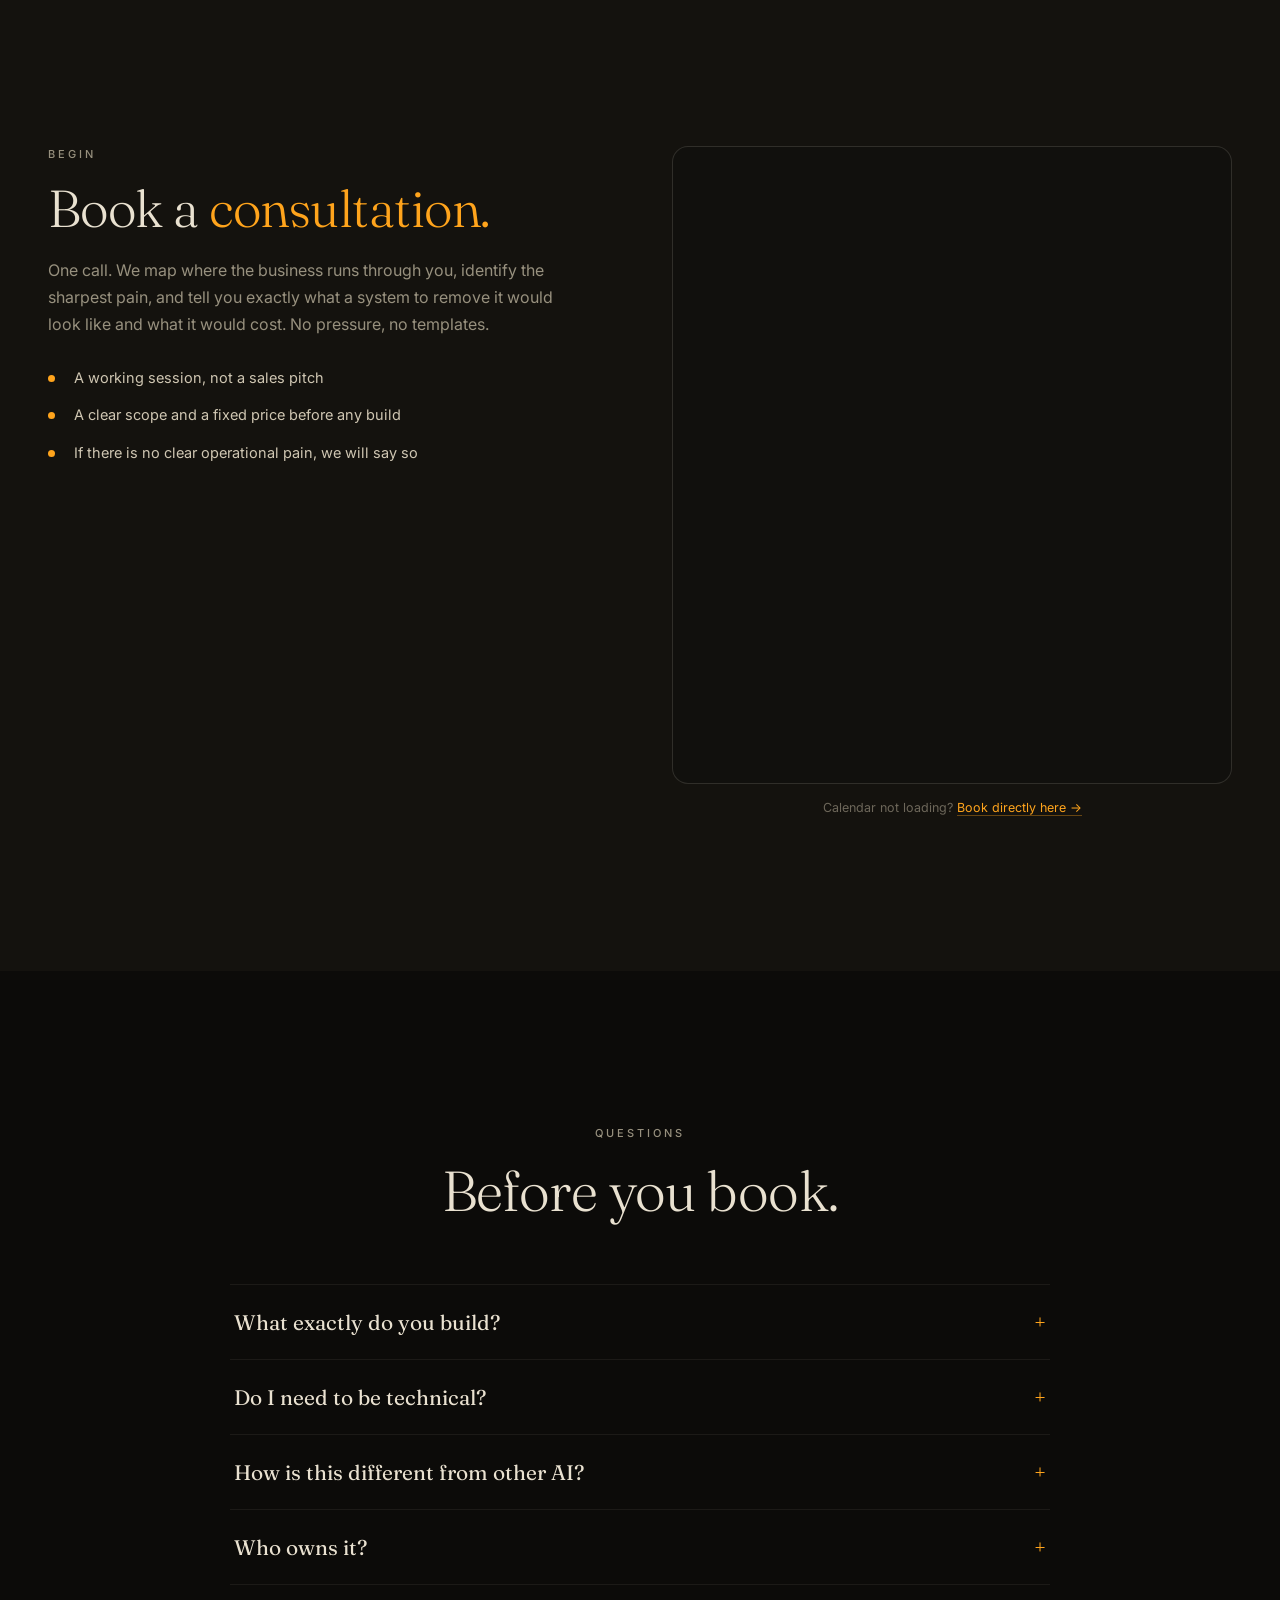
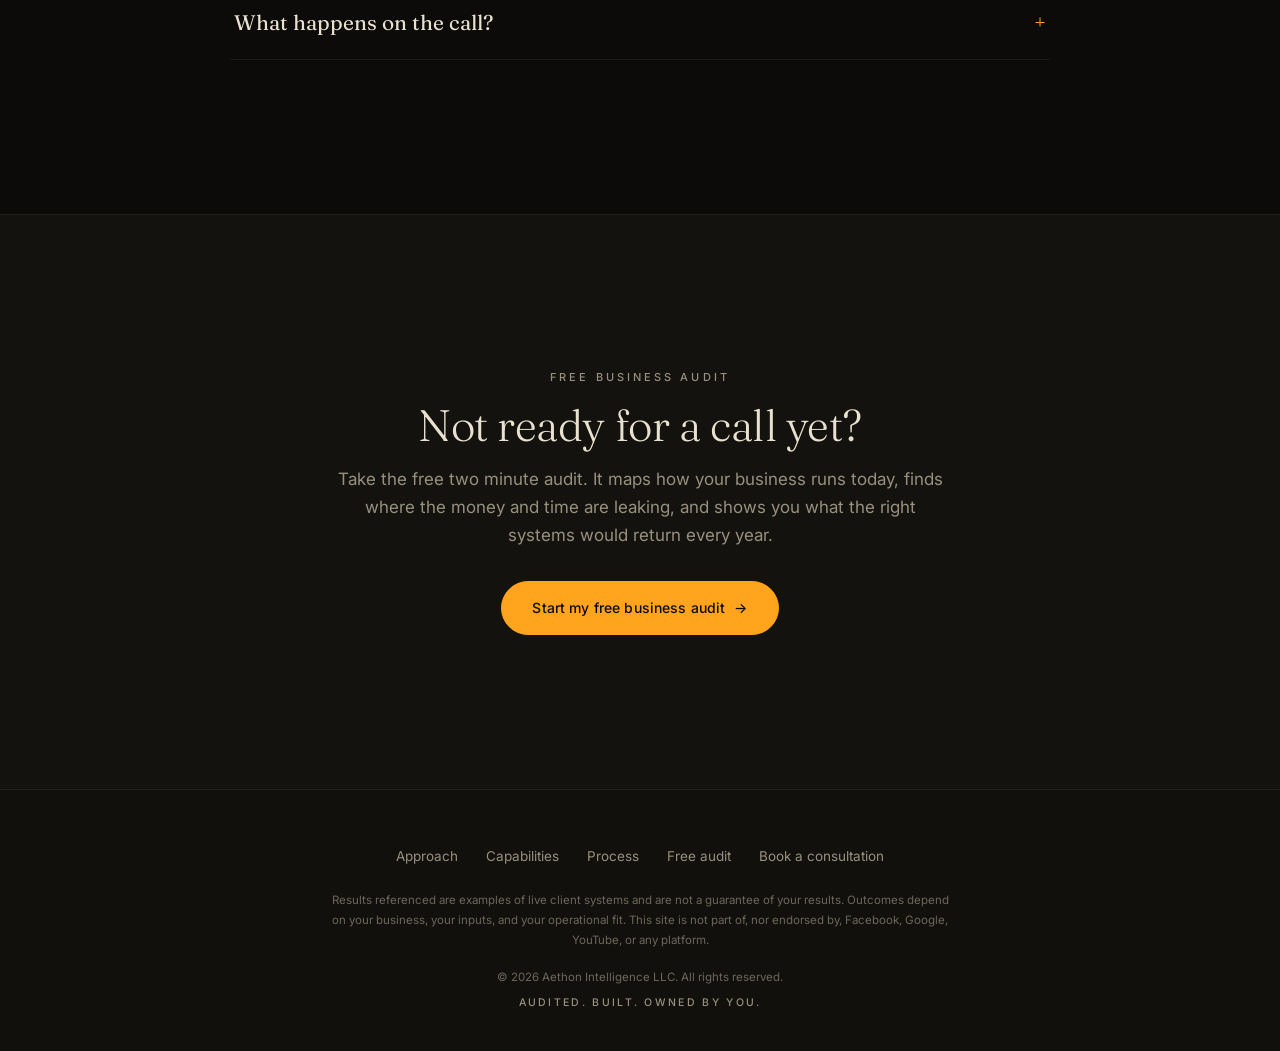
==== commit 5bf80a38: "Mobile pass on rebuilt page, verify booking link, add cal fallback - Verified the Cal embed renders " ====
--- a/index.html
+++ b/index.html
@@ -13,7 +13,7 @@
 <link rel="preconnect" href="https://fonts.googleapis.com" />
 <link rel="preconnect" href="https://fonts.gstatic.com" crossorigin />
 <link href="https://fonts.googleapis.com/css2?family=Fraunces:opsz,wght@9..144,300;9..144,400;9..144,500&family=Inter:wght@400;450;500;600&display=swap" rel="stylesheet" />
-<link rel="stylesheet" href="css/style.css?v=7" />
+<link rel="stylesheet" href="css/style.css?v=8" />
 </head>
 <body>
 
@@ -195,7 +195,10 @@
             <li>If there is no clear operational pain, we will say so</li>
           </ul>
         </div>
-        <div class="cal-wrap"><div id="my-cal-inline"></div></div>
+        <div>
+          <div class="cal-wrap"><div id="my-cal-inline"></div></div>
+          <p class="cal-fallback">Calendar not loading? <a href="https://cal.com/jahan-p-2ckhny/ai-quickstart" target="_blank" rel="noopener">Book directly here →</a></p>
+        </div>
       </div>
     </div>
   </section>
--- a/css/style.css
+++ b/css/style.css
@@ -143,6 +143,9 @@
 .cal-wrap{border:1px solid var(--line);border-radius:16px;background:var(--bg-2);padding:8px;overflow:hidden}
 #my-cal-inline{width:100%;min-height:620px;overflow:auto;border-radius:10px}
 #my-cal-inline iframe{border-radius:10px}
+.cal-fallback{margin-top:14px;text-align:center;font-size:12.5px;color:var(--faint)}
+.cal-fallback a{color:var(--saffron);border-bottom:1px solid rgba(255,164,28,.35)}
+.cal-fallback a:hover{border-bottom-color:var(--saffron)}
 
 /* ===== faq ===== */
 .faq-list{max-width:820px;margin:0 auto;display:flex;flex-direction:column}
@@ -181,6 +184,15 @@
   .tl-row{grid-template-columns:1fr;gap:10px}
 }
 @media(max-width:600px){
+  /* tighter rhythm so the page is not endless on a phone */
+  .sec,.freebie{padding-top:64px;padding-bottom:64px}
+  .sec-head{margin-bottom:32px}
+  .sec-head h2{font-size:clamp(25px,7.2vw,30px)}
+  .hero{padding-top:36px;padding-bottom:56px}
+  .stats-in{padding-top:26px;padding-bottom:26px}
+  .tl-row{padding:22px 0}
+  #my-cal-inline{min-height:520px}
+  .cal-wrap{padding:6px}
   .topbar{padding:12px 16px;gap:10px}
   .brand-logo{width:34px;height:34px}
   .brand-word{font-size:15px}
